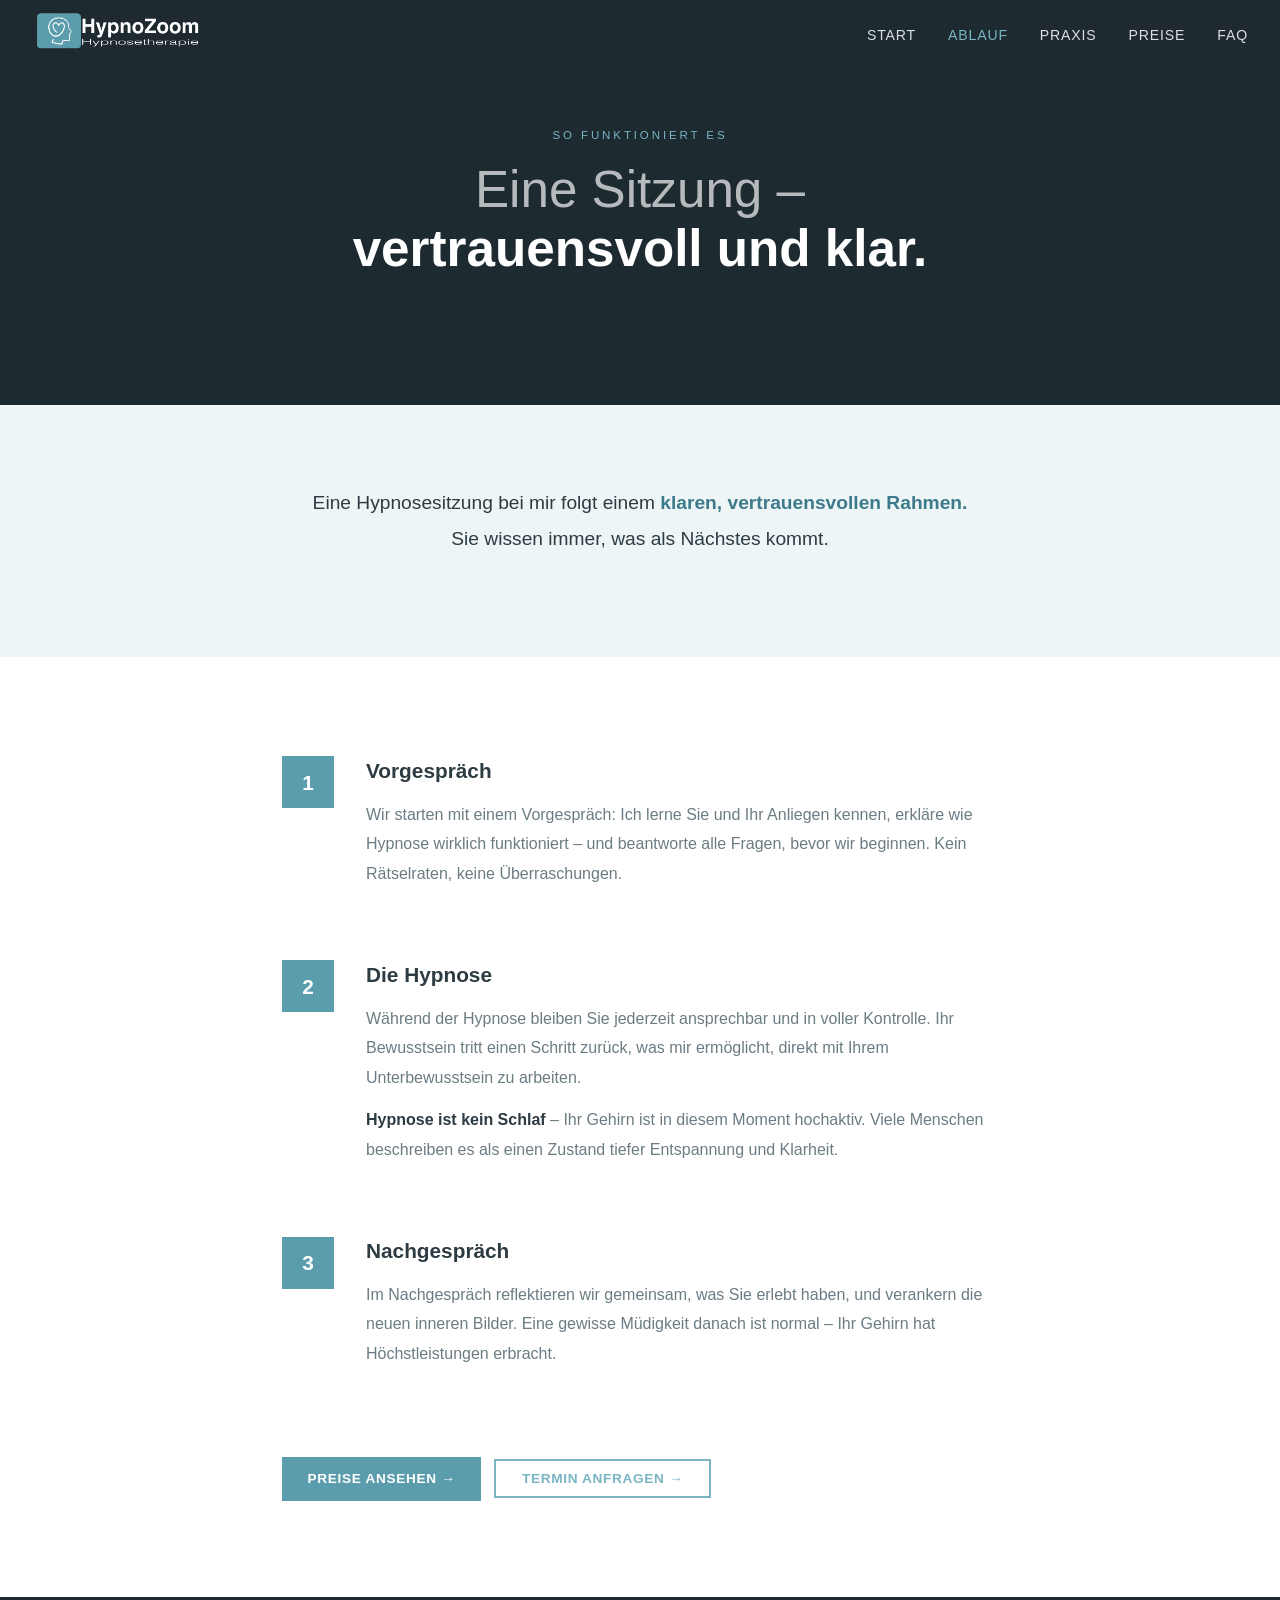
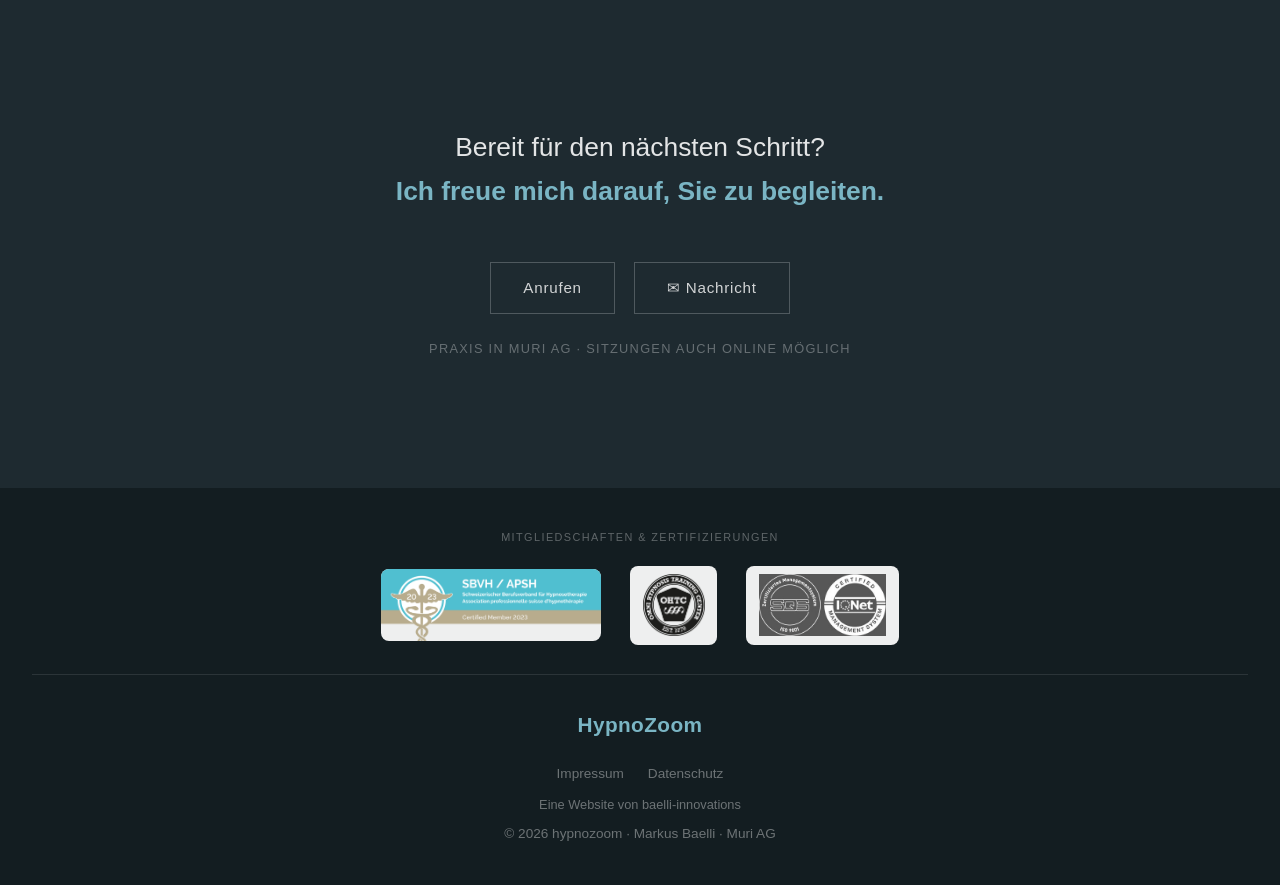
==== ablauf.html @ 24bc32f7 "Kontaktformular: echter Versand statt mailto Formular sendet neu per Web3Forms statt ueber mailto. B" ====
<!DOCTYPE html>
<html lang="de">
<head>
  <meta charset="UTF-8">
  <meta name="viewport" content="width=device-width, initial-scale=1.0">
  <title>Ablauf einer Sitzung – HypnoZoom | Markus Baelli</title>
  <meta name="description" content="So läuft eine Hypnosesitzung bei Markus Baelli ab – Vorgespräch, Hypnose, Nachgespräch. Vertrauensvoll, klar und wirkungsvoll.">
  <link rel="stylesheet" href="style.css">
  <meta name="robots" content="index, follow">
  <meta name="google-site-verification" content="P6n1_zVhU4MIwN9poVW1xoypxf4h9SmWYmA_CE-PF7g">
  <link rel="canonical" href="https://hypnozoom.ch/ablauf.html">
  <meta property="og:type" content="website">
  <meta property="og:title" content="Ablauf einer Sitzung – HypnoZoom | Markus Baelli">
  <meta property="og:description" content="So läuft eine Hypnosesitzung bei Markus Baelli ab – Vorgespräch, Hypnose, Nachgespräch. Vertrauensvoll, klar und wirkungsvoll.">
  <meta property="og:url" content="https://hypnozoom.ch/ablauf.html">
  <meta property="og:image" content="https://hypnozoom.ch/images/markus-baelli-portrait.jpg">
  <meta property="og:locale" content="de_CH">
  <meta property="og:site_name" content="HypnoZoom">
  <meta name="twitter:card" content="summary_large_image">
  <meta name="twitter:title" content="Ablauf einer Sitzung – HypnoZoom | Markus Baelli">
  <meta name="twitter:description" content="So läuft eine Hypnosesitzung bei Markus Baelli ab – Vorgespräch, Hypnose, Nachgespräch. Vertrauensvoll, klar und wirkungsvoll.">
  <meta name="twitter:image" content="https://hypnozoom.ch/images/markus-baelli-portrait.jpg">
  <script type="application/ld+json">
  {
    "@context": "https://schema.org",
    "@type": "WebPage",
    "name": "Ablauf einer Sitzung – HypnoZoom | Markus Baelli",
    "description": "So läuft eine Hypnosesitzung bei Markus Baelli ab – Vorgespräch, Hypnose, Nachgespräch. Vertrauensvoll, klar und wirkungsvoll.",
    "url": "https://hypnozoom.ch/ablauf.html",
    "isPartOf": {
      "@type": "HealthAndBeautyBusiness",
      "name": "HypnoZoom",
      "url": "https://hypnozoom.ch/",
      "address": {
        "@type": "PostalAddress",
        "addressLocality": "Muri",
        "addressRegion": "AG",
        "addressCountry": "CH"
      }
    }
  }
  </script>
</head>
<body>

  <nav id="navbar" class="scrolled">
    <a href="index.html" class="nav-logo" aria-label="HypnoZoom">
      <img src="logo.png" alt="HypnoZoom" height="44">
    </a>
    <div class="nav-toggle" onclick="toggleNav()"><span></span><span></span><span></span></div>
    <ul class="nav-links" id="navLinks">
      <li><a href="index.html">Start</a></li>
      <li><a href="ablauf.html" class="active">Ablauf</a></li>
      <li><a href="praxis.html">Praxis</a></li>
      <li><a href="preise.html">Preise</a></li>
      <li><a href="faq.html">FAQ</a></li>
    </ul>
  </nav>

  <section class="page-hero">
    <div class="hero-overlay"></div>
    <div class="page-hero-content">
      <p class="page-eyebrow">So funktioniert es</p>
      <h1 class="page-title"><span>Eine Sitzung –</span><br>vertrauensvoll und klar.</h1>
    </div>
  </section>

  <div class="content-warm">
    <p class="fade-in">Eine Hypnosesitzung bei mir folgt einem <strong>klaren, vertrauensvollen Rahmen.</strong> Sie wissen immer, was als Nächstes kommt.</p>
  </div>

  <div class="content-section fade-in">
    <div class="ablauf-step">
      <div class="step-number">1</div>
      <div class="step-body">
        <h2>Vorgespräch</h2>
        <p>Wir starten mit einem Vorgespräch: Ich lerne Sie und Ihr Anliegen kennen, erkläre wie Hypnose wirklich funktioniert – und beantworte alle Fragen, bevor wir beginnen. Kein Rätselraten, keine Überraschungen.</p>
      </div>
    </div>

    <div class="ablauf-step">
      <div class="step-number">2</div>
      <div class="step-body">
        <h2>Die Hypnose</h2>
        <p>Während der Hypnose bleiben Sie jederzeit ansprechbar und in voller Kontrolle. Ihr Bewusstsein tritt einen Schritt zurück, was mir ermöglicht, direkt mit Ihrem Unterbewusstsein zu arbeiten.</p>
        <p><strong>Hypnose ist kein Schlaf</strong> – Ihr Gehirn ist in diesem Moment hochaktiv. Viele Menschen beschreiben es als einen Zustand tiefer Entspannung und Klarheit.</p>
      </div>
    </div>

    <div class="ablauf-step">
      <div class="step-number">3</div>
      <div class="step-body">
        <h2>Nachgespräch</h2>
        <p>Im Nachgespräch reflektieren wir gemeinsam, was Sie erlebt haben, und verankern die neuen inneren Bilder. Eine gewisse Müdigkeit danach ist normal – Ihr Gehirn hat Höchstleistungen erbracht.</p>
      </div>
    </div>

    <div style="margin-top:2rem;">
      <a href="preise.html" class="btn">Preise ansehen →</a>
      &nbsp;
      <button onclick="openKontakt()" class="btn btn-outline">Termin anfragen →</button>
    </div>
  </div>

  <section class="invitation">
    <p class="invitation-text fade-in">
      Bereit für den nächsten Schritt?<br>
      <strong>Ich freue mich darauf, Sie zu begleiten.</strong>
    </p>
    <div class="contact-row fade-in">
      <a href="tel:+41565351543">Anrufen</a>
      <button class="btn-kontakt" onclick="openKontakt()">✉ Nachricht</button>
    </div>
    <p class="praxis-hint fade-in">Praxis in Muri AG · Sitzungen auch online möglich</p>
  </section>

  
  <!-- KONTAKT POPUP -->
  <div id="kontakt-overlay" onclick="closeKontakt(event)">
    <div class="kontakt-modal">
      <button class="kontakt-close" onclick="closeKontakt()">&times;</button>
      <h2>Kontaktanfrage</h2>
      <p class="kontakt-hint">Schreiben Sie mir kurz, worum es geht. Ich melde mich in der Regel innert eines Arbeitstages.</p>
      <form id="kontakt-form" action="https://api.web3forms.com/submit" method="POST" onsubmit="sendKontakt(event)">
        <input type="hidden" name="access_key" value="8c406a0c-f877-4510-b505-d80397eaa93c">
        <input type="hidden" name="subject" value="Neue Anfrage über hypnozoom.ch">
        <input type="hidden" name="from_name" value="hypnozoom.ch Kontaktformular">
        <input type="checkbox" name="botcheck" class="kontakt-hp" tabindex="-1" autocomplete="off">
        <div class="kontakt-row">
          <div class="kontakt-field">
            <label>Vorname</label>
            <input type="text" name="vorname" autocomplete="given-name" required placeholder="Ihr Vorname">
          </div>
          <div class="kontakt-field">
            <label>Nachname</label>
            <input type="text" name="nachname" autocomplete="family-name" required placeholder="Ihr Nachname">
          </div>
        </div>
        <div class="kontakt-field">
          <label>Telefon</label>
          <input type="tel" name="telefon" autocomplete="tel" placeholder="z.B. 056 123 45 67">
        </div>
        <div class="kontakt-field">
          <label>E-Mail</label>
          <input type="email" name="email" autocomplete="email" required placeholder="ihre@email.ch">
        </div>
        <div class="kontakt-field">
          <label>Ihre Nachricht</label>
          <textarea name="nachricht" rows="5" required placeholder="Beschreiben Sie kurz Ihr Anliegen…"></textarea>
        </div>
        <button type="submit" class="kontakt-submit">Nachricht senden →</button>
        <p class="kontakt-status" id="kontakt-status" role="status" aria-live="polite"></p>
        <p class="kontakt-datenschutz">Ihre Angaben verwende ich ausschliesslich, um Ihre Anfrage zu beantworten. Näheres in der <a href="datenschutz.html">Datenschutzerklärung</a>.</p>
      </form>
      <p class="kontakt-direkt">Oder direkt: <a href="tel:+41565351543">056 535 15 43</a> · <a href="mailto:info@baelli.com">info@baelli.com</a></p>
    </div>
  </div>

  <footer>
    <div class="certifications">
      <p class="cert-label">Mitgliedschaften &amp; Zertifizierungen</p>
      <div class="cert-logos">
        <a href="https://www.sbvh.ch" target="_blank" rel="noopener noreferrer" class="cert-item cert-item-sbvh" title="SBVH – Schweizerischer Berufsverband für Hypnosetherapie">
          <img src="images/Logo_SBVH_2023.png" alt="SBVH Certified Member – Schweizerischer Berufsverband für Hypnosetherapie">
        </a>
        <div class="cert-item" title="Omni Hypnosis Training Center – Ausgebildeter Omni Hypnosetherapeut">
          <img src="images/OHTC_sw.png" alt="OHTC – Omni Hypnosis Training Center, ausgebildeter Omni Hypnosetherapeut">
        </div>
        <div class="cert-item" title="ISO 9001 Zertifizierung">
          <img src="images/ISO.jpg" alt="ISO 9001 Zertifizierung – SQS / IQNet">
        </div>
      </div>
    </div>
    <div class="footer-logo">
      <span style="font-size:1.3rem;font-weight:700;color:var(--teal-light);letter-spacing:0.02em;">HypnoZoom</span>
    </div>
    <div class="footer-links">
      <a href="impressum.html">Impressum</a>
      <a href="datenschutz.html">Datenschutz</a>
    </div>
    <p class="footer-parent">Eine Website von <a href="https://baelli.com" target="_blank" rel="noopener noreferrer">baelli-innovations</a></p>
    <p>© 2026 hypnozoom · Markus Baelli · Muri AG</p>
  </footer>

  <script>
    function toggleNav() { document.getElementById('navLinks').classList.toggle('open'); }
    window.addEventListener('scroll', () => {
      document.getElementById('navbar').classList.toggle('scrolled', window.scrollY > 50);
    });
    const observer = new IntersectionObserver((entries) => {
      entries.forEach(e => { if (e.isIntersecting) e.target.classList.add('visible'); });
    }, { threshold: 0.12 });
    document.querySelectorAll('.fade-in').forEach(el => observer.observe(el));

    // Kontakt-Popup
    function openKontakt() {
      document.getElementById('kontakt-overlay').classList.add('open');
      document.body.style.overflow = 'hidden';
    }
    function closeKontakt(e) {
      if (e && e.target !== document.getElementById('kontakt-overlay')) return;
      document.getElementById('kontakt-overlay').classList.remove('open');
      document.body.style.overflow = '';
    }
    document.addEventListener('keydown', e => {
      if (e.key === 'Escape') {
        document.getElementById('kontakt-overlay').classList.remove('open');
        document.body.style.overflow = '';
      }
    });
    function sendKontakt(e) {
      e.preventDefault();
      const f = e.target;
      const status = document.getElementById('kontakt-status');
      const key = f.querySelector('input[name="access_key"]').value;
      const btn = f.querySelector('.kontakt-submit');
      status.style.display = 'block';
      if (key.indexOf('EINSETZEN') !== -1) {
        status.className = 'kontakt-status fehler';
        status.textContent = 'Der Formularversand ist noch nicht aktiviert. Bitte rufen Sie an oder schreiben Sie an info@baelli.com – beides steht direkt darunter.';
        return;
      }
      status.className = 'kontakt-status';
      status.textContent = 'Wird gesendet …';
      btn.disabled = true;
      fetch(f.action, { method: 'POST', body: new FormData(f) })
        .then(r => r.json())
        .then(d => {
          if (d.success) {
            document.getElementById('kontakt-form').innerHTML =
              '<div class="kontakt-bestaetigung">' +
              '<div class="check-icon">✓</div>' +
              '<h3>Vielen Dank für Ihre Nachricht!</h3>' +
              '<p>Ihre Anfrage ist bei mir angekommen.<br>Ich melde mich in der Regel innert eines Arbeitstages.</p>' +
              '<button class="btn-schliessen" onclick="closeKontakt()">Schliessen</button>' +
              '</div>';
          } else {
            zeigeFehler(status, btn);
          }
        })
        .catch(() => zeigeFehler(status, btn));
    }
    function zeigeFehler(status, btn) {
      btn.disabled = false;
      status.className = 'kontakt-status fehler';
      status.textContent = 'Das Senden hat leider nicht geklappt. Bitte rufen Sie an unter 056 535 15 43 oder schreiben Sie an info@baelli.com.';
    }
  </script>
</body>
</html>
---- style.css ----
/* ===== HypnoZoom – Stylesheet (Teal-Edition) ===== */
:root {
  --teal:         #5B9DAD;
  --teal-dark:    #3d7a8a;
  --teal-light:   #7AB5C4;
  --teal-pale:    #edf5f7;
  --slate:        #1e2a30;
  --slate-mid:    #2d3b42;
  --text:         #2d3b42;
  --gray:         #6b7c83;
  --light-gray:   #f4f7f9;
  --white:        #ffffff;
}

* { margin: 0; padding: 0; box-sizing: border-box; }
html { scroll-behavior: smooth; }
body {
  font-family: 'Helvetica Neue', Arial, sans-serif;
  color: var(--text);
  background: var(--white);
  line-height: 1.7;
}

/* ===== NAVIGATION ===== */
nav {
  position: fixed;
  top: 0; left: 0; right: 0;
  z-index: 1000;
  display: flex;
  align-items: center;
  justify-content: space-between;
  padding: 0 2rem;
  height: 70px;
  background: rgba(255,255,255,0.0);
  backdrop-filter: blur(6px);
  transition: background 0.3s, box-shadow 0.3s;
}
nav.scrolled {
  background: rgba(30,42,48,0.97);
  box-shadow: 0 1px 16px rgba(0,0,0,0.25);
}

.nav-links {
  list-style: none;
  display: flex;
  gap: 2rem;
}
.nav-links a {
  color: var(--white);
  text-decoration: none;
  font-size: 0.88rem;
  letter-spacing: 0.06em;
  text-transform: uppercase;
  opacity: 0.85;
  transition: opacity 0.2s, color 0.2s;
}
nav.scrolled .nav-links a { color: var(--white); opacity: 0.7; }
.nav-links a:hover,
.nav-links a.active { opacity: 1; color: var(--teal-light); }
nav.scrolled .nav-links a:hover,
nav.scrolled .nav-links a.active { color: var(--teal-light); opacity: 1; }

.nav-toggle {
  display: none;
  flex-direction: column;
  gap: 5px;
  cursor: pointer;
  padding: 4px;
}
.nav-toggle span {
  display: block;
  width: 24px;
  height: 2px;
  background: var(--white);
  transition: 0.3s;
}
nav.scrolled .nav-toggle span { background: var(--white); }

/* ===== HERO ===== */
.hero {
  position: relative;
  height: 100vh;
  min-height: 520px;
  display: flex;
  align-items: center;
  justify-content: center;
  text-align: center;
  overflow: hidden;
  background: var(--slate) url('images/neuronen-background.gif') center/cover no-repeat;
}
.hero-overlay {
  position: absolute;
  inset: 0;
  background: linear-gradient(to bottom,
    rgba(30,42,48,0.60) 0%,
    rgba(30,42,48,0.35) 50%,
    rgba(30,42,48,0.72) 100%);
}
.hero-content {
  position: relative;
  z-index: 2;
  color: var(--white);
  padding: 2rem;
  max-width: 760px;
}
.hero-logo-wrap {
  display: flex;
  align-items: center;
  justify-content: center;
  gap: 1.8rem;
  margin-bottom: 3rem;
  transform: translateX(-80px);
}
.hero-icon-img {
  height: 280px;
  width: auto;
  flex-shrink: 0;
}
.hero-brand {
  display: flex;
  flex-direction: column;
  align-items: flex-start;
  line-height: 1;
}
.hero-brand-name {
  font-size: 4.4rem;
  font-weight: 700;
  color: var(--white);
  letter-spacing: -0.01em;
  line-height: 1;
}
.hero-brand-sub {
  font-size: 1.85rem;
  color: var(--teal-light);
  letter-spacing: 0;
  text-transform: uppercase;
  margin-top: 0.6rem;
  font-weight: 300;
}

.hero-quote {
  font-size: clamp(1.8rem, 4vw, 3.2rem);
  font-weight: 300;
  line-height: 1.35;
  color: var(--white);
  margin-bottom: 1.2rem;
  letter-spacing: -0.01em;
}
.hero-quote em {
  font-style: normal;
  color: var(--teal-light);
}
.hero-sub {
  font-size: clamp(0.95rem, 1.8vw, 1.1rem);
  color: rgba(255,255,255,0.6);
  font-weight: 300;
  letter-spacing: 0.04em;
  margin-top: 0.5rem;
}
.hero-scroll {
  margin-top: 2.5rem;
  display: inline-block;
  animation: bounce 2s infinite;
  color: rgba(255,255,255,0.45);
  font-size: 1.8rem;
  text-decoration: none;
}
@keyframes bounce {
  0%, 100% { transform: translateY(0); }
  50%       { transform: translateY(8px); }
}

/* ===== SECTION INNER ===== */
.section-inner {
  max-width: 900px;
  margin: 0 auto;
}
.section-eyebrow {
  font-size: 0.72rem;
  letter-spacing: 0.22em;
  text-transform: uppercase;
  color: var(--teal-dark);
  margin-bottom: 1.8rem;
  display: block;
}

/* ===== ANGEBOT ===== */
.angebot {
  background: var(--white);
  padding: 7rem 2rem;
  text-align: center;
}
.angebot-text {
  max-width: 680px;
  margin: 0 auto;
  font-size: clamp(1.05rem, 1.8vw, 1.25rem);
  font-weight: 300;
  line-height: 1.9;
  color: rgba(45,59,66,0.85);
}
.angebot-text p { margin-bottom: 1.2rem; }
.angebot-text p:last-child { margin-bottom: 0; }
.angebot-text strong { color: var(--text); font-weight: 600; }

/* ===== THEMEN ===== */
.themen {
  background: var(--light-gray);
  padding: 6rem 2rem;
  text-align: center;
}
.themen h2 {
  font-size: clamp(1.4rem, 2.5vw, 2rem);
  font-weight: 700;
  color: var(--text);
  margin-bottom: 0.5rem;
}
.themen-sub {
  font-size: 1rem;
  color: var(--gray);
  margin-bottom: 3rem;
  max-width: 560px;
  margin-left: auto;
  margin-right: auto;
}
.themen-grid {
  display: grid;
  grid-template-columns: repeat(auto-fit, minmax(200px, 1fr));
  gap: 1.2rem;
  max-width: 900px;
  margin: 0 auto;
}
.thema-item {
  background: var(--white);
  border-top: 3px solid var(--teal);
  padding: 1.5rem 1.2rem;
  text-align: left;
  font-size: 0.92rem;
  color: var(--text);
  font-weight: 600;
}
.thema-item span {
  display: block;
  font-size: 0.82rem;
  color: var(--gray);
  font-weight: 400;
  margin-top: 0.3rem;
}

/* ===== ERFAHRUNGEN ===== */
.erfahrungen {
  background: var(--white);
  padding: 6rem 2rem;
  text-align: center;
}
.erfahrungen h2 {
  font-size: clamp(1.4rem, 2.5vw, 2rem);
  font-weight: 700;
  color: var(--text);
  margin-bottom: 3rem;
}
.erfahrungen-liste {
  max-width: 720px;
  margin: 0 auto;
  display: flex;
  flex-direction: column;
  gap: 2rem;
}
.erfahrung-item {
  font-style: italic;
  font-size: 1rem;
  color: var(--gray);
  line-height: 1.8;
}
.erfahrung-item span {
  font-style: normal;
  font-size: 0.85rem;
  color: var(--teal);
  margin-left: 0.4em;
}

/* ===== PERSON ===== */
.person {
  background: var(--slate);
  padding: 0;
}
.person-inner {
  display: grid;
  grid-template-columns: 1fr 400px;
  min-height: 55vh;
}
.person-text {
  padding: 5rem 4rem;
  display: flex;
  flex-direction: column;
  justify-content: center;
  color: var(--white);
}
.person-text .section-eyebrow { color: var(--teal-light); }
.person-text h2 {
  font-size: clamp(1.8rem, 3vw, 2.4rem);
  font-weight: 700;
  color: var(--white);
  margin-bottom: 1.2rem;
}
.person-text p {
  font-size: 0.97rem;
  color: rgba(255,255,255,0.68);
  line-height: 1.8;
  margin-bottom: 1rem;
}
.person-photo {
  position: relative;
  overflow: hidden;
}
.person-photo img {
  width: 100%;
  height: 100%;
  object-fit: cover;
  object-position: top center;
  display: block;
  filter: grayscale(20%);
}

/* ===== BUTTONS ===== */
.btn {
  display: inline-block;
  margin-top: 1.2rem;
  padding: 0.65rem 1.6rem;
  background: var(--teal);
  color: var(--white);
  text-decoration: none;
  font-size: 0.85rem;
  font-weight: 600;
  letter-spacing: 0.05em;
  text-transform: uppercase;
  transition: background 0.2s, transform 0.1s;
}
.btn:hover { background: var(--teal-dark); transform: translateY(-1px); }
.btn-outline {
  background: transparent;
  border: 2px solid var(--teal-light);
  color: var(--teal-light);
}
.btn-outline:hover { background: var(--teal); color: var(--white); border-color: var(--teal); }

/* ===== INVITATION ===== */
.invitation {
  background: var(--slate);
  color: var(--white);
  padding: 8rem 2rem;
  text-align: center;
}
.invitation-text {
  max-width: 580px;
  margin: 0 auto 3rem;
  font-size: clamp(1.2rem, 2.2vw, 1.65rem);
  font-weight: 300;
  line-height: 1.7;
  color: rgba(255,255,255,0.88);
}
.invitation-text strong { color: var(--teal-light); font-weight: 600; }
.contact-row {
  display: flex;
  justify-content: center;
  gap: 1.2rem;
  flex-wrap: wrap;
  margin-bottom: 1.5rem;
}
.contact-row a {
  color: rgba(255,255,255,0.8);
  text-decoration: none;
  font-size: 0.95rem;
  padding: 0.75rem 2rem;
  border: 1px solid rgba(255,255,255,0.22);
  letter-spacing: 0.05em;
  transition: all 0.2s;
}
.contact-row a:hover { border-color: var(--teal-light); color: var(--teal-light); }
.praxis-hint {
  font-size: 0.8rem;
  color: rgba(255,255,255,0.32);
  letter-spacing: 0.1em;
  text-transform: uppercase;
}

/* ===== FOOTER ===== */
footer {
  background: #131d21;
  color: rgba(255,255,255,0.38);
  text-align: center;
  padding: 2.5rem 2rem;
  font-size: 0.85rem;
}
footer a { color: rgba(255,255,255,0.38); text-decoration: none; transition: color 0.2s; }
footer a:hover { color: var(--teal-light); }
.footer-logo { margin-bottom: 1.2rem; }
.footer-links { display: flex; justify-content: center; gap: 1.5rem; margin-bottom: 0.6rem; }
.footer-parent { margin-bottom: 0.4rem; font-size: 0.8rem; }

/* ===== ZERTIFIZIERUNGEN ===== */
.certifications {
  margin-bottom: 2rem;
  padding-bottom: 1.8rem;
  border-bottom: 1px solid rgba(255,255,255,0.1);
}
.cert-label {
  font-size: 0.68rem;
  letter-spacing: 0.13em;
  text-transform: uppercase;
  color: rgba(255,255,255,0.32);
  margin-bottom: 1.2rem;
}
.cert-logos {
  display: flex;
  justify-content: center;
  align-items: center;
  gap: 1.8rem;
  flex-wrap: wrap;
}
.cert-item {
  background: rgba(255,255,255,0.93);
  border-radius: 8px;
  padding: 0.55rem 0.8rem;
  display: flex;
  align-items: center;
  justify-content: center;
  transition: opacity 0.2s, transform 0.2s;
  overflow: hidden;
}
.cert-item:hover { opacity: 0.82; transform: translateY(-2px); }
.cert-item img {
  height: 62px;
  width: auto;
  display: block;
}
/* SBVH Banner: crop white space at bottom via object-fit */
.cert-item-sbvh {
  padding: 0;
}
.cert-item-sbvh img {
  width: 220px;
  height: 72px;
  object-fit: cover;
  object-position: top center;
}
@media (max-width: 600px) {
  .cert-logos { gap: 1rem; }
  .cert-item-sbvh img { width: 180px; height: 60px; }
  .cert-item img { height: 52px; }
}

/* ===== PAGE HERO (Unterseiten) ===== */
.page-hero {
  position: relative;
  height: 45vh;
  min-height: 280px;
  display: flex;
  align-items: center;
  justify-content: center;
  text-align: center;
  overflow: hidden;
  background: var(--slate) url('images/neuronen-background.gif') center/cover no-repeat;
}
.page-hero .hero-overlay {
  position: absolute;
  inset: 0;
  background: rgba(30,42,48,0.62);
}
.page-hero-content {
  position: relative;
  z-index: 2;
  color: var(--white);
  padding: 2rem;
}
.page-eyebrow {
  font-size: 0.72rem;
  letter-spacing: 0.25em;
  text-transform: uppercase;
  color: var(--teal-light);
  margin-bottom: 1rem;
}
.page-title {
  font-size: clamp(2rem, 5vw, 3.2rem);
  font-weight: 700;
  color: var(--white);
  line-height: 1.15;
}
.page-title span { font-weight: 300; color: rgba(255,255,255,0.68); }

/* ===== CONTENT SECTIONS (Unterseiten) ===== */
.content-section {
  padding: 6rem 2rem;
  max-width: 780px;
  margin: 0 auto;
}
.content-section h2 {
  font-size: clamp(1.4rem, 2.5vw, 2rem);
  font-weight: 700;
  margin-bottom: 1.5rem;
  color: var(--text);
}
.content-section p {
  font-size: 1rem;
  color: var(--gray);
  line-height: 1.85;
  margin-bottom: 1.3rem;
}
.content-section strong { color: var(--text); }

.content-warm {
  background: var(--teal-pale);
  padding: 5rem 2rem;
  text-align: center;
}
.content-warm p {
  max-width: 680px;
  margin: 0 auto 1.2rem;
  font-size: clamp(1rem, 1.8vw, 1.2rem);
  font-weight: 300;
  line-height: 1.9;
  color: var(--text);
}
.content-warm strong { color: var(--teal-dark); font-weight: 600; }

/* ===== PRAXISRAUM FOTO ===== */
.praxisraum-foto {
  margin: 0 auto;
  padding: 0 2rem 4rem;
  max-width: 860px;
  box-sizing: border-box;
  position: relative;
}
.praxisraum-foto .foto-wrap {
  position: relative;
  border-radius: 10px;
  overflow: hidden;
}
.praxisraum-foto img {
  width: 100%;
  display: block;
  object-fit: cover;
  max-height: 520px;
  filter: grayscale(30%) brightness(0.85);
  transition: filter 0.5s ease;
}
.praxisraum-foto .foto-wrap::after {
  content: '';
  position: absolute;
  inset: 0;
  background: rgba(42, 110, 107, 0.35);
  mix-blend-mode: multiply;
  border-radius: 10px;
  pointer-events: none;
  transition: opacity 0.5s ease;
}
.praxisraum-foto .foto-wrap:hover::after {
  opacity: 0.15;
}
.praxisraum-foto .foto-wrap:hover img {
  filter: grayscale(0%) brightness(0.95);
}
.praxisraum-foto figcaption {
  text-align: center;
  font-size: 0.8rem;
  color: rgba(255,255,255,0.4);
  margin-top: 0.9rem;
  font-style: italic;
  letter-spacing: 0.04em;
}

/* ===== DIPLOM ===== */
.diplom-section {
  background: var(--slate);
  padding: 4.5rem 2rem;
  text-align: center;
}
.diplom-title {
  font-size: 0.75rem;
  font-weight: 700;
  color: var(--teal-light);
  letter-spacing: 0.15em;
  text-transform: uppercase;
  margin-bottom: 1.1rem;
}
.diplom-text {
  color: rgba(255,255,255,0.6);
  max-width: 580px;
  margin: 0 auto 2.8rem;
  line-height: 1.75;
  font-size: 0.95rem;
}
.diplom-text strong { color: rgba(255,255,255,0.85); }
.diplom-wrap {
  max-width: 180px;
  margin: 0 auto;
  border-radius: 10px;
  overflow: hidden;
  box-shadow: 0 6px 24px rgba(0,0,0,0.45);
  transition: max-width 0.5s ease, box-shadow 0.4s ease, transform 0.4s ease;
  cursor: zoom-in;
}
.diplom-wrap:hover {
  max-width: 680px;
  box-shadow: 0 20px 60px rgba(0,0,0,0.65);
  transform: translateY(-4px);
  cursor: zoom-out;
}
.diplom-img {
  width: 100%;
  height: auto;
  display: block;
}
@media (max-width: 768px) {
  .diplom-section { padding: 3rem 1.2rem; }
  .diplom-wrap { max-width: 100%; }
}

/* ===== PREIS CARDS ===== */
.preis-grid {
  display: grid;
  grid-template-columns: repeat(auto-fit, minmax(280px, 1fr));
  gap: 2rem;
  margin-top: 2rem;
}
.preis-card {
  background: var(--light-gray);
  border-top: 3px solid var(--teal);
  padding: 2rem;
}
.preis-card h3 {
  font-size: 1.1rem;
  font-weight: 700;
  margin-bottom: 0.5rem;
  color: var(--text);
}
.preis-card .preis {
  font-size: 2rem;
  font-weight: 700;
  color: var(--teal-dark);
  margin-bottom: 0.8rem;
}
.preis-card p {
  font-size: 0.92rem;
  color: var(--gray);
  line-height: 1.7;
}

/* ===== ABLAUF STEPS ===== */
.ablauf-step {
  display: flex;
  gap: 2rem;
  margin-bottom: 3.5rem;
  align-items: flex-start;
}
.step-number {
  flex-shrink: 0;
  width: 52px;
  height: 52px;
  background: var(--teal);
  color: var(--white);
  font-size: 1.3rem;
  font-weight: 700;
  display: flex;
  align-items: center;
  justify-content: center;
  margin-top: 0.2rem;
}
.step-body h2 {
  font-size: 1.3rem;
  font-weight: 700;
  margin-bottom: 0.7rem;
  color: var(--text);
}
.step-body p {
  font-size: 1rem;
  color: var(--gray);
  line-height: 1.85;
  margin-bottom: 0.8rem;
}

/* ===== KONTAKT BUTTON ===== */
.btn-kontakt {
  color: rgba(255,255,255,0.8);
  background: none;
  border: 1px solid rgba(255,255,255,0.22);
  font-size: 0.95rem;
  padding: 0.75rem 2rem;
  letter-spacing: 0.05em;
  cursor: pointer;
  transition: all 0.2s;
  font-family: inherit;
}
.btn-kontakt:hover { border-color: var(--teal-light); color: var(--teal-light); }

/* ===== KONTAKT POPUP ===== */
#kontakt-overlay {
  display: none;
  position: fixed;
  inset: 0;
  background: rgba(15,25,30,0.75);
  backdrop-filter: blur(4px);
  z-index: 2000;
  align-items: center;
  justify-content: center;
  padding: 1.5rem;
}
#kontakt-overlay.open { display: flex; }

.kontakt-modal {
  background: var(--white);
  max-width: 520px;
  width: 100%;
  padding: 2.5rem;
  position: relative;
  border-top: 4px solid var(--teal);
  animation: modalIn 0.25s ease;
  max-height: 90vh;
  overflow-y: auto;
}
@keyframes modalIn {
  from { opacity: 0; transform: translateY(20px); }
  to   { opacity: 1; transform: translateY(0); }
}
.kontakt-close {
  position: absolute;
  top: 1rem; right: 1.2rem;
  background: none;
  border: none;
  font-size: 1.6rem;
  color: var(--gray);
  cursor: pointer;
  line-height: 1;
}
.kontakt-close:hover { color: var(--text); }
.kontakt-modal h2 {
  font-size: 1.4rem;
  font-weight: 700;
  color: var(--text);
  margin-bottom: 0.4rem;
}
.kontakt-hint {
  font-size: 0.82rem;
  color: var(--gray);
  margin-bottom: 1.8rem;
  line-height: 1.6;
}
.kontakt-row {
  display: grid;
  grid-template-columns: 1fr 1fr;
  gap: 1rem;
}
.kontakt-field {
  display: flex;
  flex-direction: column;
  margin-bottom: 1rem;
}
.kontakt-field label {
  font-size: 0.75rem;
  font-weight: 600;
  letter-spacing: 0.08em;
  text-transform: uppercase;
  color: var(--gray);
  margin-bottom: 0.35rem;
}
.kontakt-field input,
.kontakt-field textarea {
  border: 1px solid #d0dde0;
  padding: 0.65rem 0.9rem;
  font-size: 0.95rem;
  font-family: inherit;
  color: var(--text);
  background: var(--light-gray);
  transition: border-color 0.2s;
  resize: vertical;
}
.kontakt-field input:focus,
.kontakt-field textarea:focus {
  outline: none;
  border-color: var(--teal);
  background: var(--white);
}
.kontakt-submit {
  width: 100%;
  margin-top: 0.5rem;
  padding: 0.85rem;
  background: var(--teal);
  color: var(--white);
  border: none;
  font-size: 0.95rem;
  font-weight: 600;
  letter-spacing: 0.05em;
  cursor: pointer;
  font-family: inherit;
  transition: background 0.2s;
}
.kontakt-submit:hover { background: var(--teal-dark); }

.kontakt-bestaetigung {
  text-align: center;
  padding: 2rem 1rem;
}
.kontakt-bestaetigung .check-icon {
  font-size: 3rem;
  color: var(--teal);
  margin-bottom: 1rem;
}
.kontakt-bestaetigung h3 {
  font-size: 1.4rem;
  color: var(--text);
  margin-bottom: 0.75rem;
}
.kontakt-bestaetigung p {
  color: var(--text-muted, #aaa);
  margin-bottom: 1.5rem;
  line-height: 1.6;
}
.kontakt-bestaetigung .btn-schliessen {
  background: var(--teal);
  color: var(--white);
  border: none;
  padding: 0.7rem 2rem;
  border-radius: 6px;
  font-size: 1rem;
  cursor: pointer;
  transition: background 0.2s;
}
.kontakt-bestaetigung .btn-schliessen:hover { background: var(--teal-dark); }

@media (max-width: 540px) {
  .kontakt-row { grid-template-columns: 1fr; }
  .kontakt-modal { padding: 2rem 1.5rem; }
}

/* ===== FADE IN ===== */
.fade-in {
  opacity: 0;
  transform: translateY(24px);
  transition: opacity 0.8s ease, transform 0.8s ease;
}
.fade-in.visible { opacity: 1; transform: translateY(0); }

/* ===== RESPONSIVE ===== */
@media (max-width: 768px) {
  .hero { overflow: hidden; }
  .hero-logo-wrap {
    transform: translateX(0);
    flex-direction: column;
    align-items: center;
    gap: 1rem;
    margin-bottom: 2rem;
  }
  .hero-icon-img { height: 120px; }
  .hero-brand { align-items: center; text-align: center; }
  .hero-brand-name { font-size: 2.8rem; }
  .hero-brand-sub { font-size: 1.2rem; letter-spacing: 0.08em; }
  .hero-content { padding: 2rem 1.5rem; }
  .person-inner {
    grid-template-columns: 1fr;
  }
  .person-photo { height: 50vh; }
  .person-text { padding: 3rem 2rem; }
  .nav-links {
    display: none;
    flex-direction: column;
    position: absolute;
    top: 70px; left: 0; right: 0;
    background: rgba(30,42,48,0.98);
    padding: 1rem 2rem 2rem;
    gap: 1.2rem;
    box-shadow: 0 4px 20px rgba(0,0,0,0.25);
  }
  .nav-links a { color: var(--white) !important; }
  .nav-links.open { display: flex; }
  .nav-toggle { display: flex; }
  .ablauf-step { flex-direction: column; gap: 1rem; }
}

/* Kontaktformular: Honeypot, Statusmeldung, Datenschutz-Hinweis, Direktkontakt */
.kontakt-hp {
  position: absolute;
  left: -9999px;
  opacity: 0;
}
.kontakt-status {
  display: none;
  margin-top: 0.9rem;
  padding: 0.7rem 0.9rem;
  font-size: 0.86rem;
  line-height: 1.5;
  color: var(--text);
  background: var(--light-gray);
  border-left: 3px solid var(--teal);
}
.kontakt-status.fehler {
  border-left-color: #c0392b;
}
.kontakt-datenschutz {
  margin-top: 0.9rem;
  font-size: 0.75rem;
  line-height: 1.6;
  color: var(--gray);
}
.kontakt-datenschutz a { color: var(--teal); }
.kontakt-direkt {
  margin-top: 1.4rem;
  padding-top: 1.1rem;
  border-top: 1px solid #e2eaec;
  font-size: 0.85rem;
  color: var(--gray);
  text-align: center;
}
.kontakt-direkt a {
  color: var(--teal);
  text-decoration: none;
  font-weight: 600;
}
.kontakt-direkt a:hover { text-decoration: underline; }
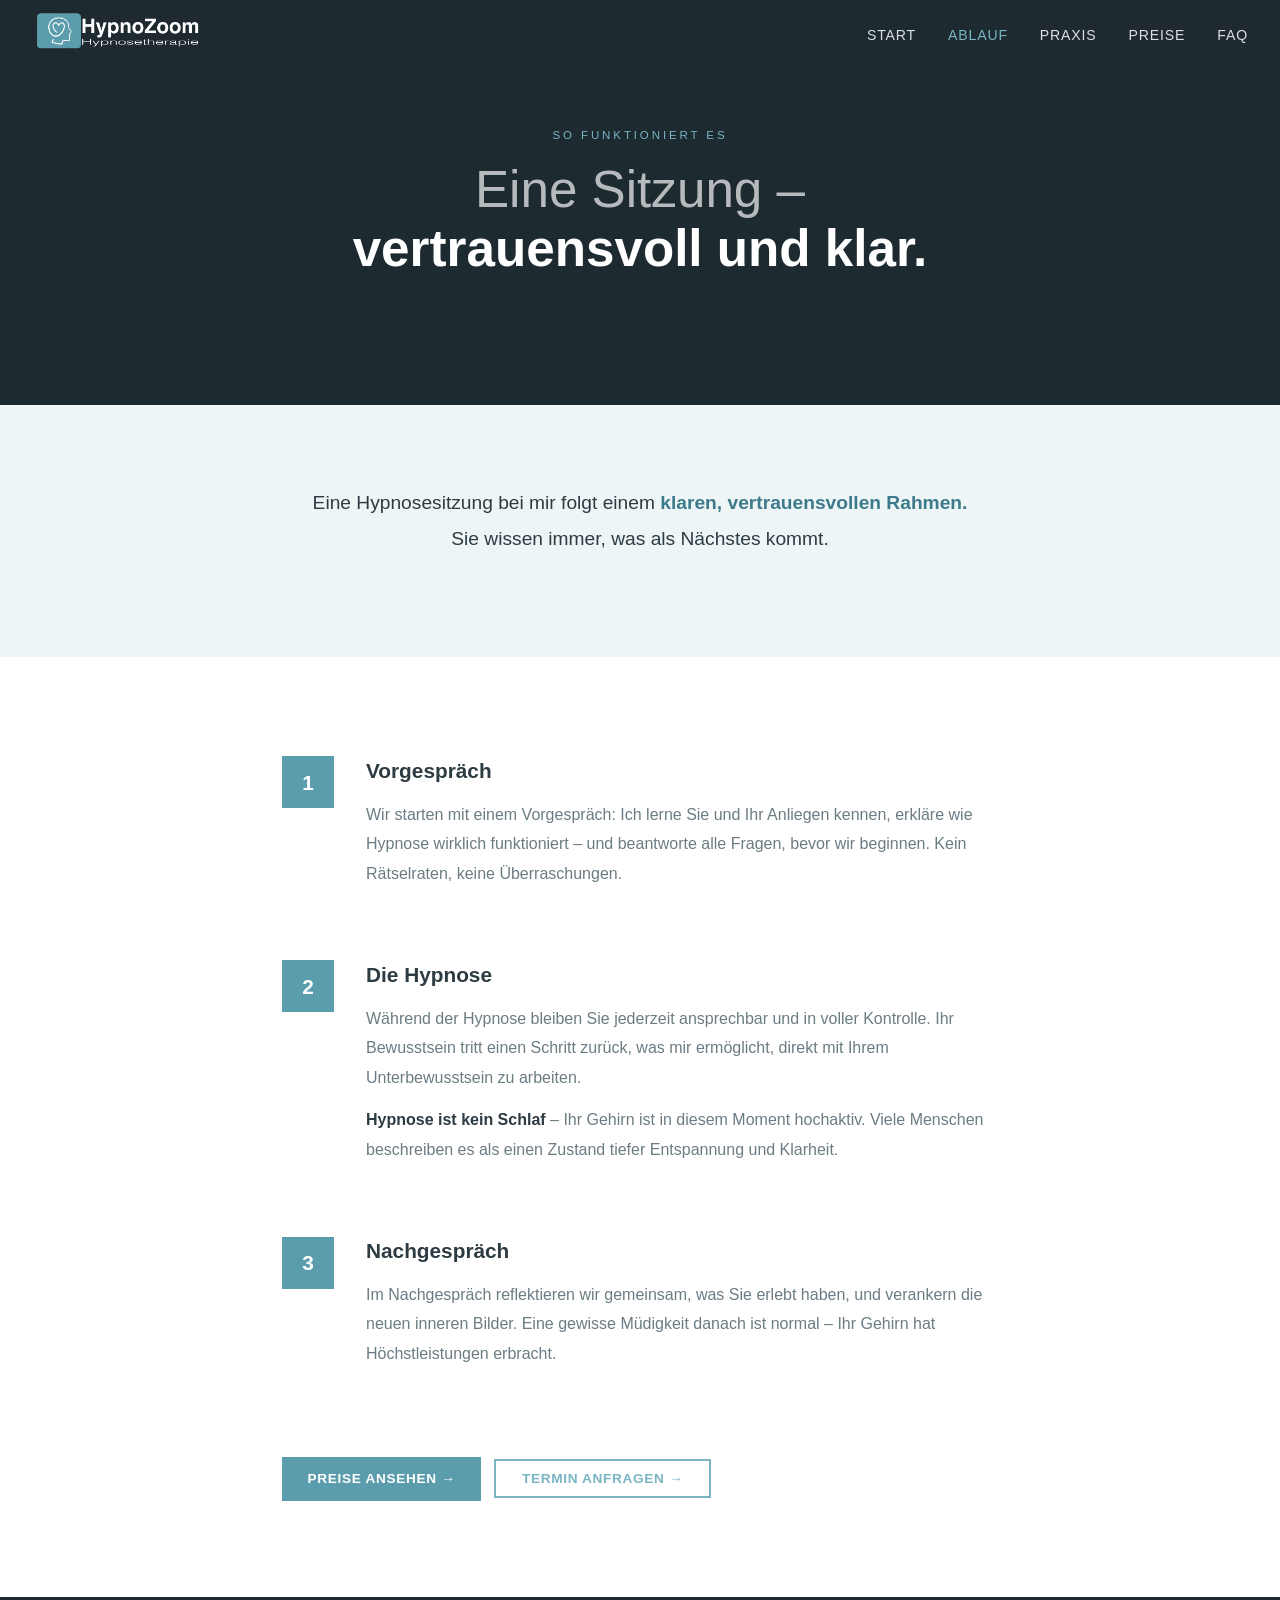
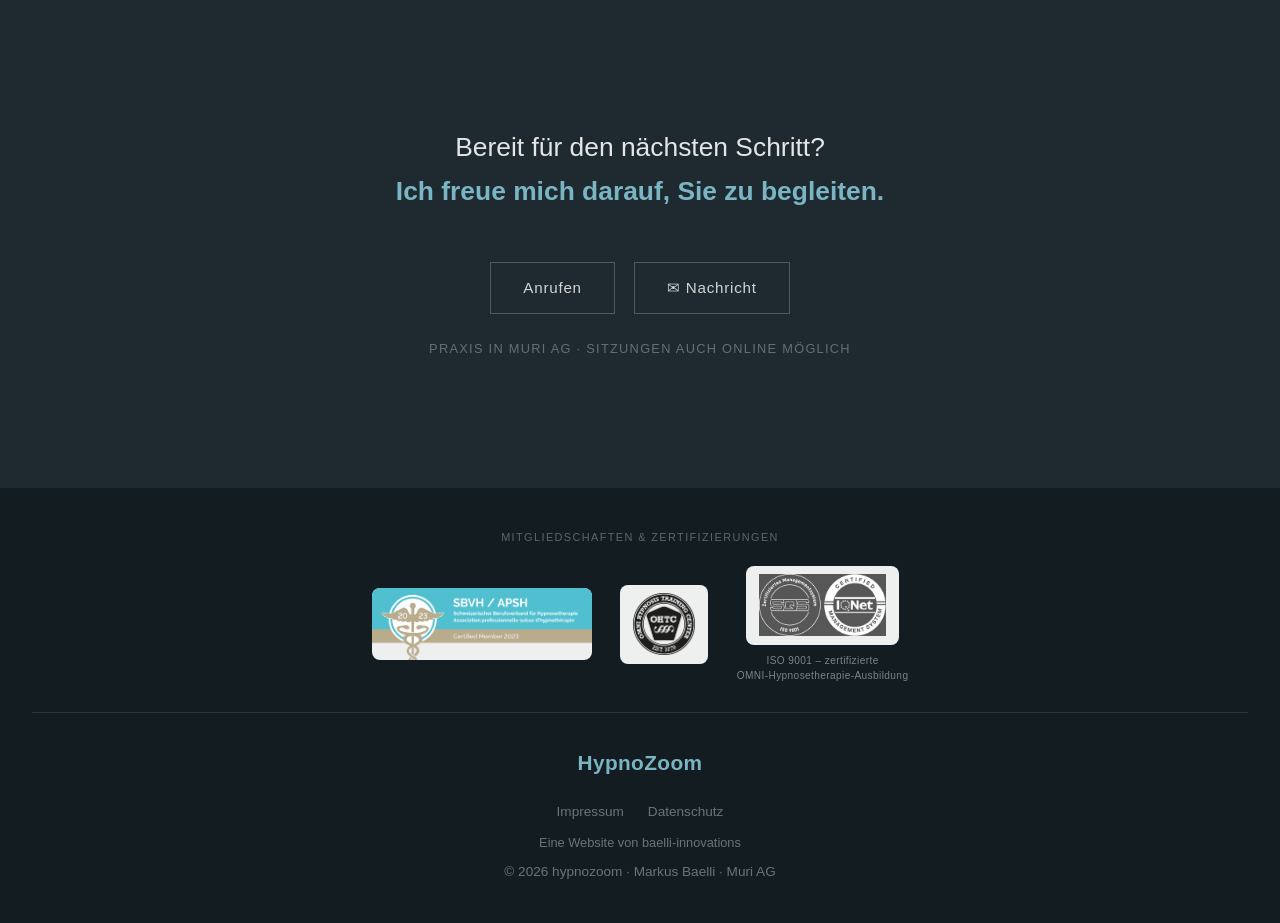
==== commit 01c3b99b: "ISO-Badge: Bildunterschrift zur Ausbildung ergaenzt" ====
--- a/ablauf.html
+++ b/ablauf.html
@@ -33,8 +33,10 @@
       "url": "https://hypnozoom.ch/",
       "address": {
         "@type": "PostalAddress",
+        "streetAddress": "Luzernerstrasse 35",
         "addressLocality": "Muri",
         "addressRegion": "AG",
+        "postalCode": "5630",
         "addressCountry": "CH"
       }
     }
@@ -166,8 +168,11 @@
         <div class="cert-item" title="Omni Hypnosis Training Center – Ausgebildeter Omni Hypnosetherapeut">
           <img src="images/OHTC_sw.png" alt="OHTC – Omni Hypnosis Training Center, ausgebildeter Omni Hypnosetherapeut">
         </div>
-        <div class="cert-item" title="ISO 9001 Zertifizierung">
-          <img src="images/ISO.jpg" alt="ISO 9001 Zertifizierung – SQS / IQNet">
+        <div class="cert-block">
+          <div class="cert-item" title="ISO 9001 – zertifizierte OMNI-Hypnosetherapie-Ausbildung">
+            <img src="images/ISO.jpg" alt="ISO 9001 – die OMNI-Hypnosetherapie-Ausbildung ist nach ISO 9001 zertifiziert">
+          </div>
+          <p class="cert-caption">ISO 9001 – zertifizierte<br>OMNI-Hypnosetherapie-Ausbildung</p>
         </div>
       </div>
     </div>
--- a/style.css
+++ b/style.css
@@ -433,6 +433,27 @@
   width: auto;
   display: block;
 }
+
+/* ISO-Badge mit Bildunterschrift: bezieht sich auf die Ausbildung, nicht auf die Praxis */
+.cert-block {
+  display: flex;
+  flex-direction: column;
+  align-items: center;
+  gap: 0.55rem;
+}
+.cert-caption {
+  font-size: 0.63rem;
+  line-height: 1.45;
+  letter-spacing: 0.04em;
+  color: rgba(255,255,255,0.45);
+  text-align: center;
+  max-width: 200px;
+  margin: 0;
+}
+@media (max-width: 600px) {
+  .cert-caption { font-size: 0.6rem; }
+}
+
 /* SBVH Banner: crop white space at bottom via object-fit */
 .cert-item-sbvh {
   padding: 0;
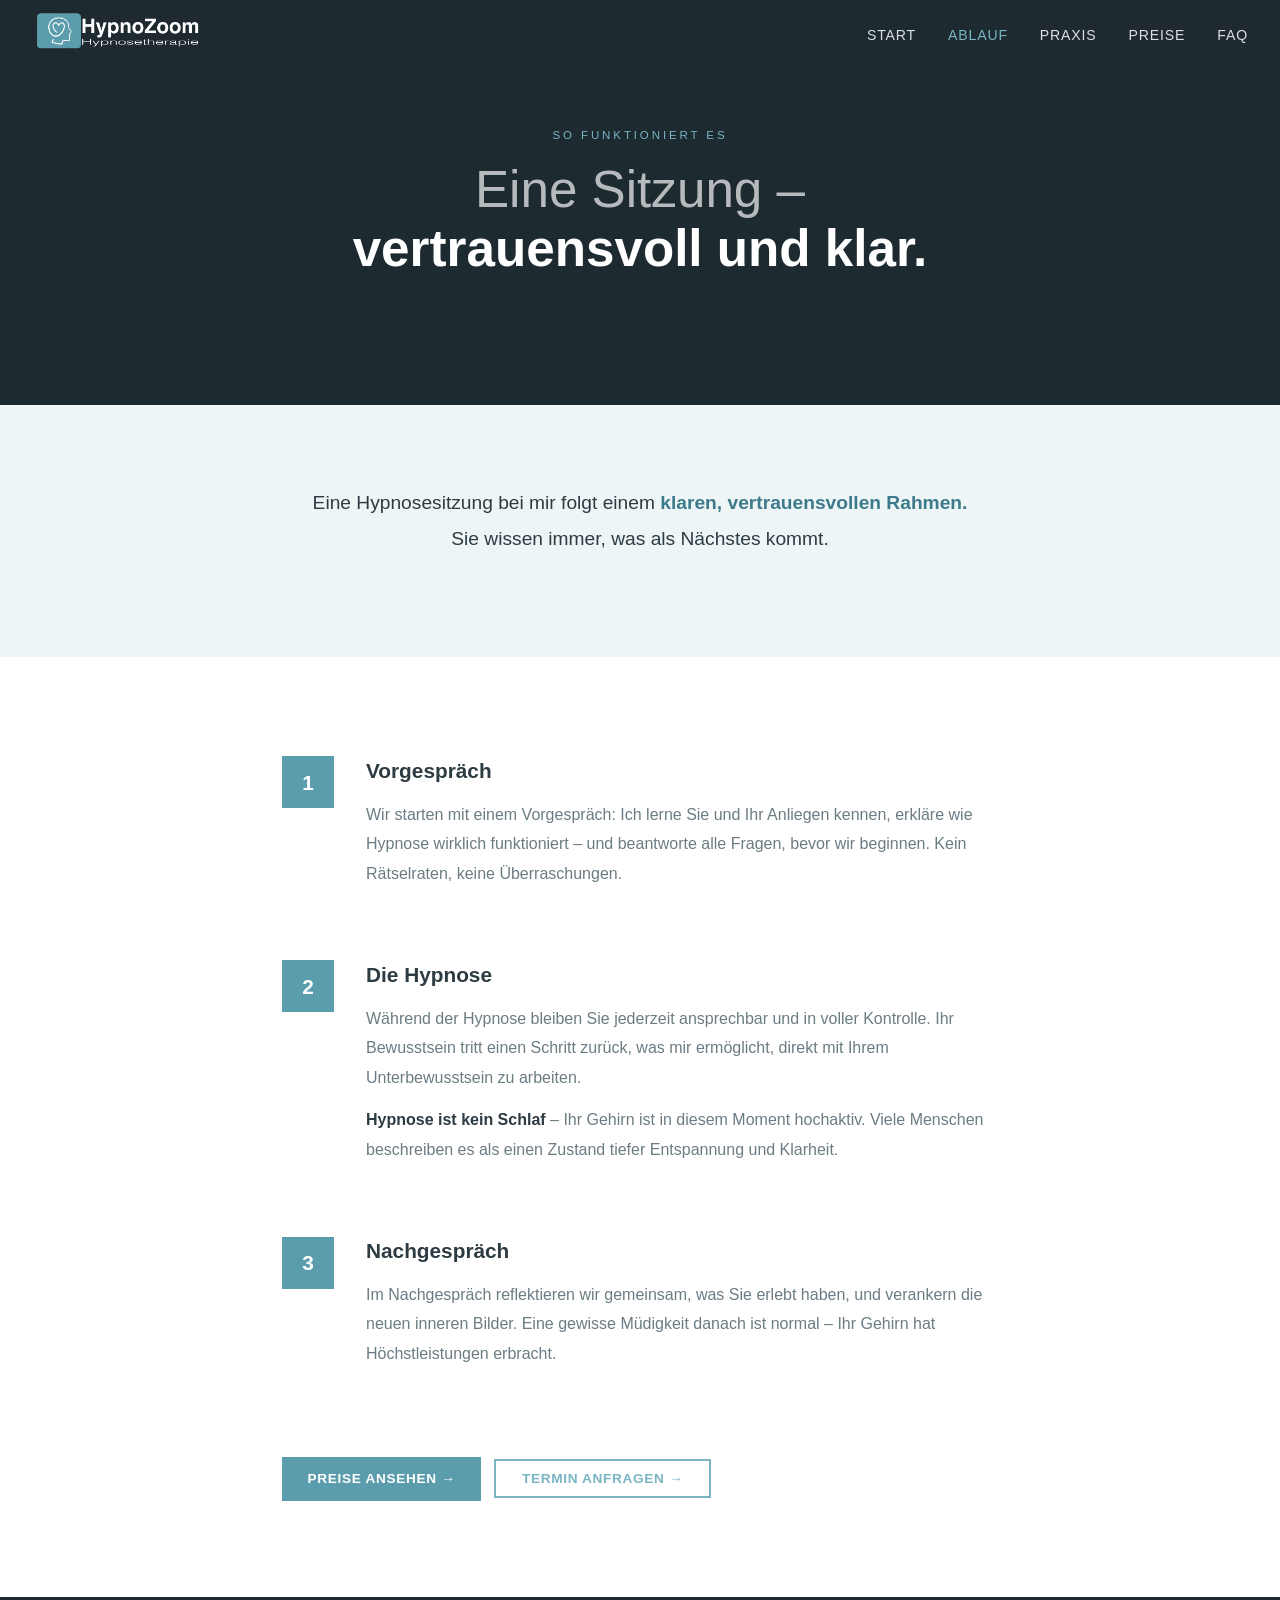
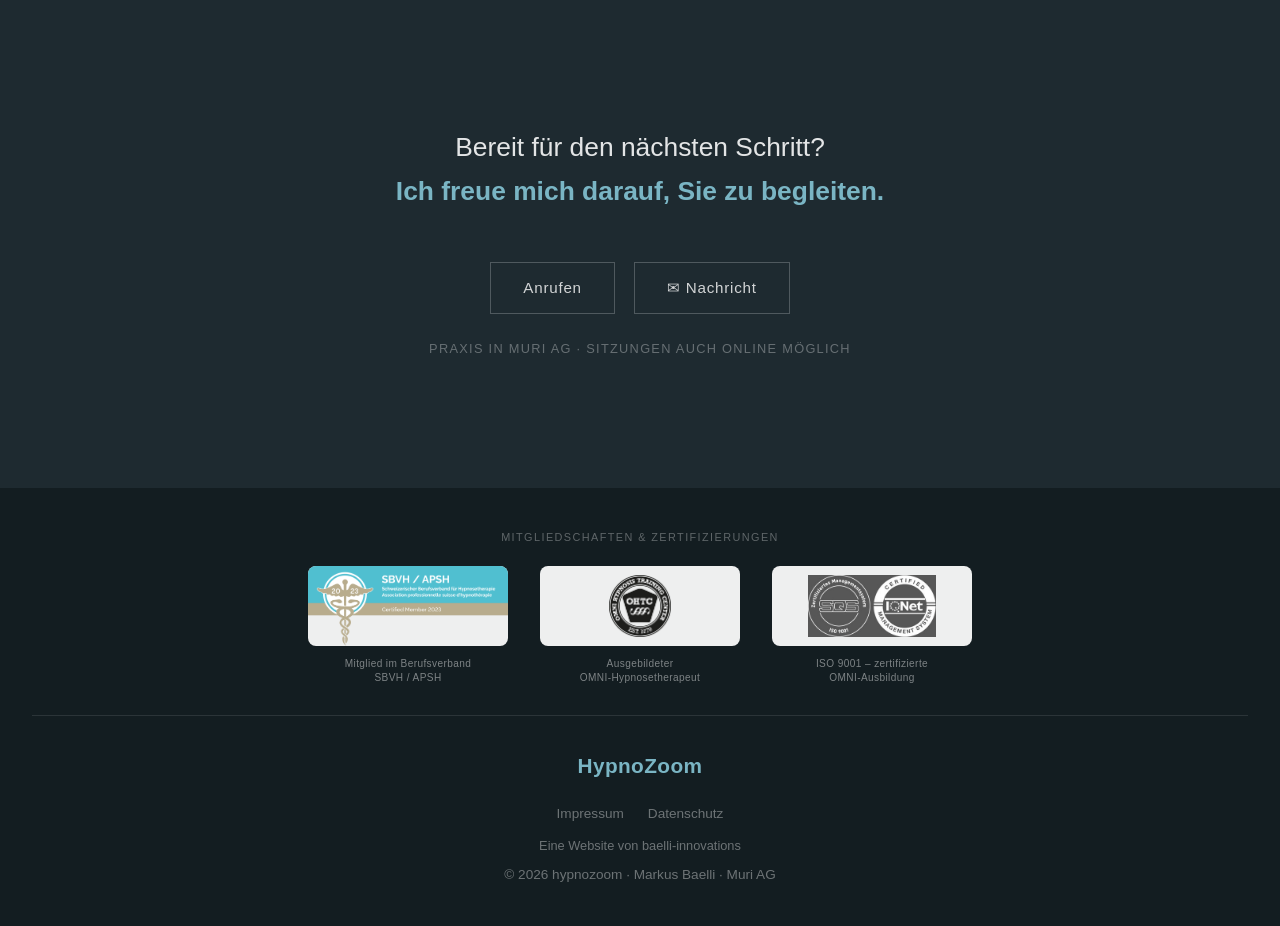
==== commit 53d37c4e: "Badge-Reihe: Logos auf gleicher Hoehe, Beschriftung darunter" ====
--- a/ablauf.html
+++ b/ablauf.html
@@ -162,17 +162,23 @@
     <div class="certifications">
       <p class="cert-label">Mitgliedschaften &amp; Zertifizierungen</p>
       <div class="cert-logos">
-        <a href="https://www.sbvh.ch" target="_blank" rel="noopener noreferrer" class="cert-item cert-item-sbvh" title="SBVH – Schweizerischer Berufsverband für Hypnosetherapie">
-          <img src="images/Logo_SBVH_2023.png" alt="SBVH Certified Member – Schweizerischer Berufsverband für Hypnosetherapie">
-        </a>
-        <div class="cert-item" title="Omni Hypnosis Training Center – Ausgebildeter Omni Hypnosetherapeut">
-          <img src="images/OHTC_sw.png" alt="OHTC – Omni Hypnosis Training Center, ausgebildeter Omni Hypnosetherapeut">
+        <div class="cert-block">
+          <a href="https://www.sbvh.ch" target="_blank" rel="noopener noreferrer" class="cert-item cert-item-sbvh" title="SBVH – Schweizerischer Berufsverband für Hypnosetherapie">
+            <img src="images/Logo_SBVH_2023.png" alt="SBVH Certified Member – Schweizerischer Berufsverband für Hypnosetherapie">
+          </a>
+          <p class="cert-caption">Mitglied im Berufsverband<br>SBVH / APSH</p>
+        </div>
+        <div class="cert-block">
+          <div class="cert-item" title="Omni Hypnosis Training Center – Ausgebildeter Omni Hypnosetherapeut">
+            <img src="images/OHTC_sw.png" alt="OHTC – Omni Hypnosis Training Center, ausgebildeter Omni Hypnosetherapeut">
+          </div>
+          <p class="cert-caption">Ausgebildeter<br>OMNI-Hypnosetherapeut</p>
         </div>
         <div class="cert-block">
           <div class="cert-item" title="ISO 9001 – zertifizierte OMNI-Hypnosetherapie-Ausbildung">
             <img src="images/ISO.jpg" alt="ISO 9001 – die OMNI-Hypnosetherapie-Ausbildung ist nach ISO 9001 zertifiziert">
           </div>
-          <p class="cert-caption">ISO 9001 – zertifizierte<br>OMNI-Hypnosetherapie-Ausbildung</p>
+          <p class="cert-caption">ISO 9001 – zertifizierte<br>OMNI-Ausbildung</p>
         </div>
       </div>
     </div>
--- a/style.css
+++ b/style.css
@@ -413,11 +413,21 @@
 .cert-logos {
   display: flex;
   justify-content: center;
+  align-items: flex-start;
+  gap: 2rem;
+  flex-wrap: wrap;
+}
+.cert-block {
+  display: flex;
+  flex-direction: column;
   align-items: center;
-  gap: 1.8rem;
-  flex-wrap: wrap;
+  gap: 0.7rem;
+  width: 200px;
 }
 .cert-item {
+  width: 100%;
+  height: 80px;
+  box-sizing: border-box;
   background: rgba(255,255,255,0.93);
   border-radius: 8px;
   padding: 0.55rem 0.8rem;
@@ -429,17 +439,19 @@
 }
 .cert-item:hover { opacity: 0.82; transform: translateY(-2px); }
 .cert-item img {
-  height: 62px;
+  max-height: 62px;
+  max-width: 100%;
   width: auto;
   display: block;
 }
-
-/* ISO-Badge mit Bildunterschrift: bezieht sich auf die Ausbildung, nicht auf die Praxis */
-.cert-block {
-  display: flex;
-  flex-direction: column;
-  align-items: center;
-  gap: 0.55rem;
+/* SBVH Banner: crop white space at bottom via object-fit */
+.cert-item-sbvh { padding: 0; }
+.cert-item-sbvh img {
+  width: 100%;
+  height: 80px;
+  max-height: 80px;
+  object-fit: cover;
+  object-position: top center;
 }
 .cert-caption {
   font-size: 0.63rem;
@@ -447,27 +459,15 @@
   letter-spacing: 0.04em;
   color: rgba(255,255,255,0.45);
   text-align: center;
-  max-width: 200px;
   margin: 0;
 }
 @media (max-width: 600px) {
-  .cert-caption { font-size: 0.6rem; }
-}
-
-/* SBVH Banner: crop white space at bottom via object-fit */
-.cert-item-sbvh {
-  padding: 0;
-}
-.cert-item-sbvh img {
-  width: 220px;
-  height: 72px;
-  object-fit: cover;
-  object-position: top center;
-}
-@media (max-width: 600px) {
-  .cert-logos { gap: 1rem; }
-  .cert-item-sbvh img { width: 180px; height: 60px; }
-  .cert-item img { height: 52px; }
+  .cert-logos { gap: 1.2rem; }
+  .cert-block { width: 145px; }
+  .cert-item { height: 62px; padding: 0.4rem 0.6rem; }
+  .cert-item img { max-height: 48px; }
+  .cert-item-sbvh img { width: 100%; height: 62px; max-height: 62px; }
+  .cert-caption { font-size: 0.58rem; }
 }
 
 /* ===== PAGE HERO (Unterseiten) ===== */
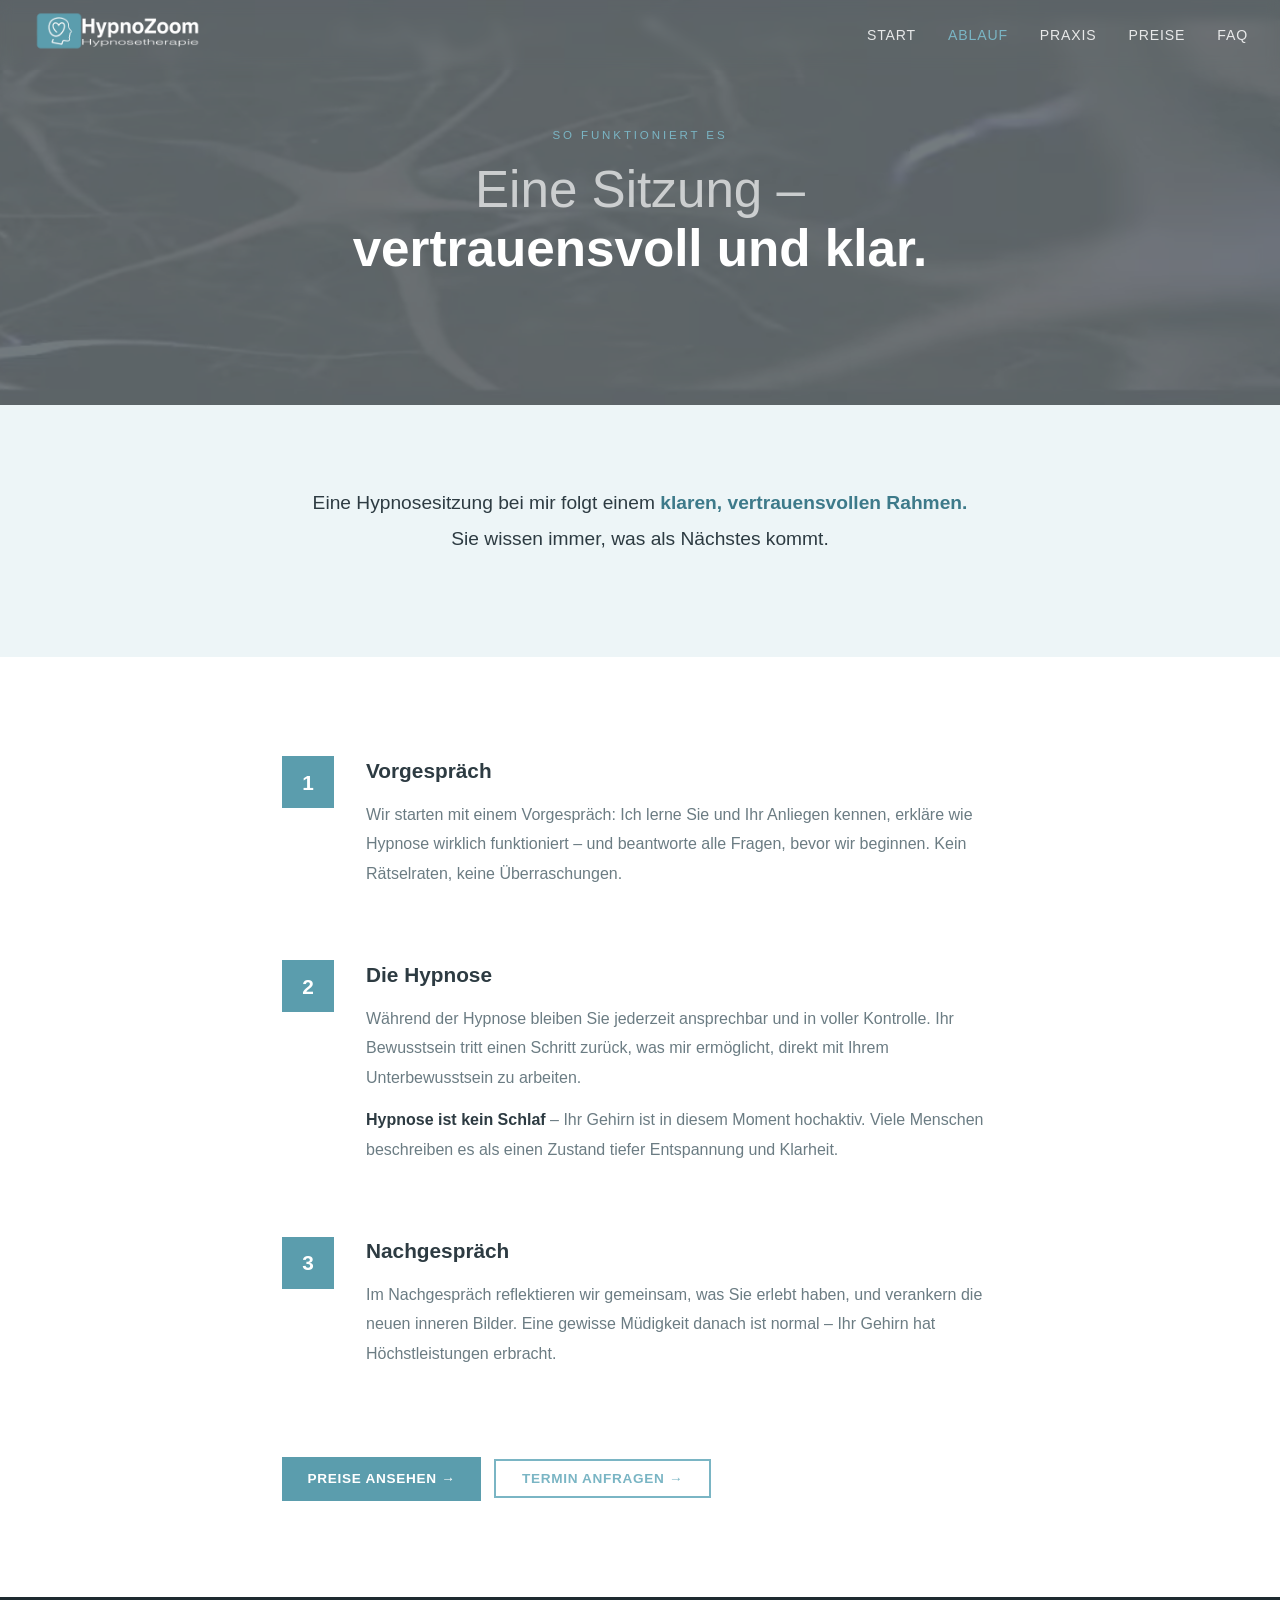
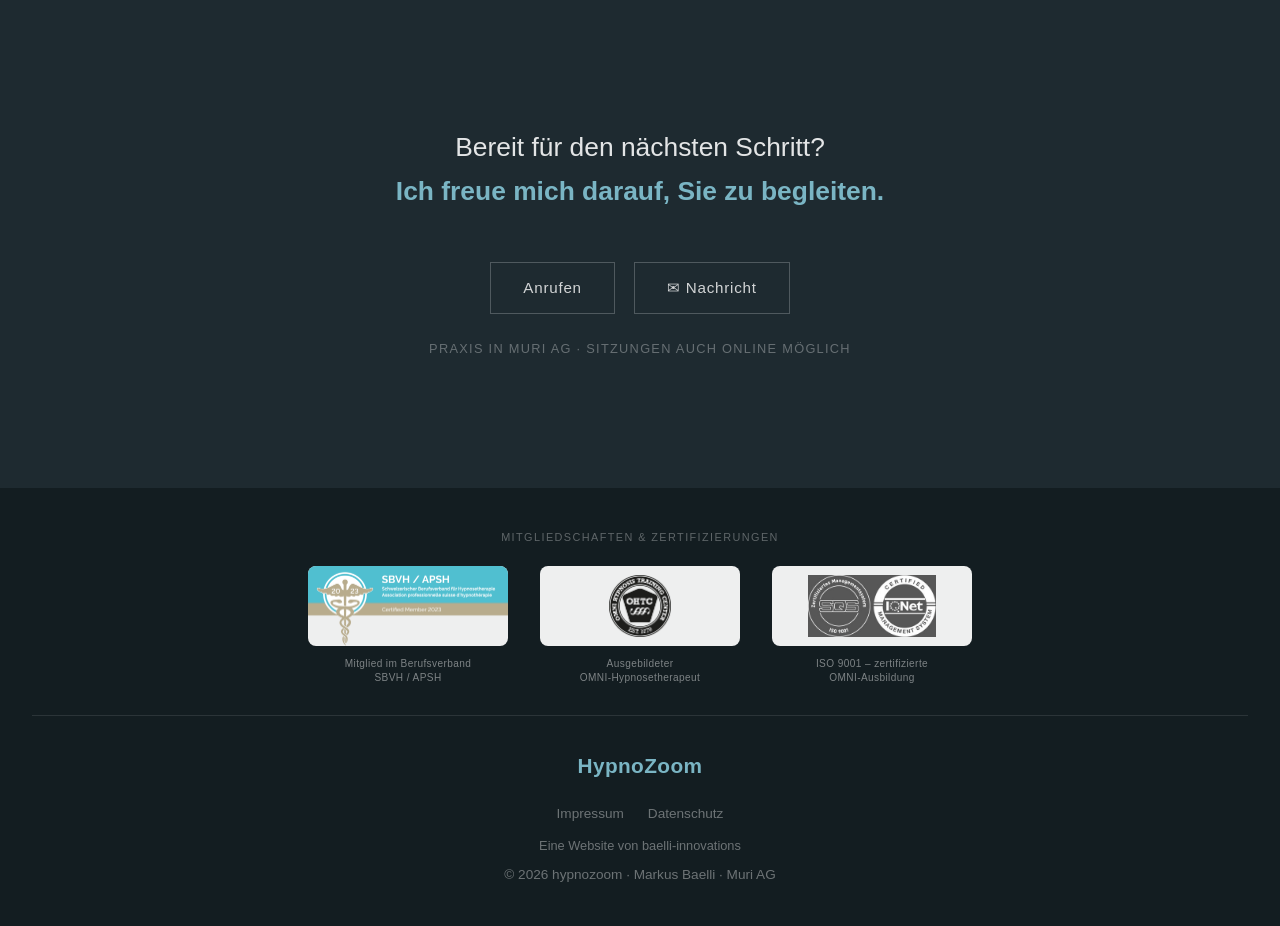
==== commit 3bfca811: "Add files via upload" ====
--- a/ablauf.html
+++ b/ablauf.html
@@ -60,6 +60,11 @@
   </nav>
 
   <section class="page-hero">
+    <video class="hero-bg" autoplay muted loop playsinline preload="metadata"
+           poster="images/neuronen-poster.jpg" aria-hidden="true">
+      <source src="images/neuronen.webm" type="video/webm">
+      <source src="images/neuronen.mp4" type="video/mp4">
+    </video>
     <div class="hero-overlay"></div>
     <div class="page-hero-content">
       <p class="page-eyebrow">So funktioniert es</p>
@@ -164,19 +169,19 @@
       <div class="cert-logos">
         <div class="cert-block">
           <a href="https://www.sbvh.ch" target="_blank" rel="noopener noreferrer" class="cert-item cert-item-sbvh" title="SBVH – Schweizerischer Berufsverband für Hypnosetherapie">
-            <img src="images/Logo_SBVH_2023.png" alt="SBVH Certified Member – Schweizerischer Berufsverband für Hypnosetherapie">
+            <img src="images/Logo_SBVH_2023.png" alt="SBVH Certified Member – Schweizerischer Berufsverband für Hypnosetherapie" loading="lazy">
           </a>
           <p class="cert-caption">Mitglied im Berufsverband<br>SBVH / APSH</p>
         </div>
         <div class="cert-block">
           <div class="cert-item" title="Omni Hypnosis Training Center – Ausgebildeter Omni Hypnosetherapeut">
-            <img src="images/OHTC_sw.png" alt="OHTC – Omni Hypnosis Training Center, ausgebildeter Omni Hypnosetherapeut">
+            <img src="images/OHTC_sw.png" alt="OHTC – Omni Hypnosis Training Center, ausgebildeter Omni Hypnosetherapeut" loading="lazy">
           </div>
           <p class="cert-caption">Ausgebildeter<br>OMNI-Hypnosetherapeut</p>
         </div>
         <div class="cert-block">
           <div class="cert-item" title="ISO 9001 – zertifizierte OMNI-Hypnosetherapie-Ausbildung">
-            <img src="images/ISO.jpg" alt="ISO 9001 – die OMNI-Hypnosetherapie-Ausbildung ist nach ISO 9001 zertifiziert">
+            <img src="images/ISO.jpg" alt="ISO 9001 – die OMNI-Hypnosetherapie-Ausbildung ist nach ISO 9001 zertifiziert" loading="lazy">
           </div>
           <p class="cert-caption">ISO 9001 – zertifizierte<br>OMNI-Ausbildung</p>
         </div>
--- a/style.css
+++ b/style.css
@@ -86,7 +86,7 @@
   justify-content: center;
   text-align: center;
   overflow: hidden;
-  background: var(--slate) url('images/neuronen-background.gif') center/cover no-repeat;
+  background: var(--slate) url('images/neuronen-poster.jpg') center/cover no-repeat;
 }
 .hero-overlay {
   position: absolute;
@@ -480,7 +480,7 @@
   justify-content: center;
   text-align: center;
   overflow: hidden;
-  background: var(--slate) url('images/neuronen-background.gif') center/cover no-repeat;
+  background: var(--slate) url('images/neuronen-poster.jpg') center/cover no-repeat;
 }
 .page-hero .hero-overlay {
   position: absolute;
@@ -936,3 +936,18 @@
   font-weight: 600;
 }
 .kontakt-direkt a:hover { text-decoration: underline; }
+
+
+/* ===== HERO-VIDEO (15.09.2026, ersetzt das 9,9-MB-GIF) ===== */
+.hero-bg {
+  position: absolute;
+  inset: 0;
+  width: 100%;
+  height: 100%;
+  object-fit: cover;
+  border: 0;
+  z-index: 0;
+}
+@media (prefers-reduced-motion: reduce) {
+  video.hero-bg { display: none; }
+}
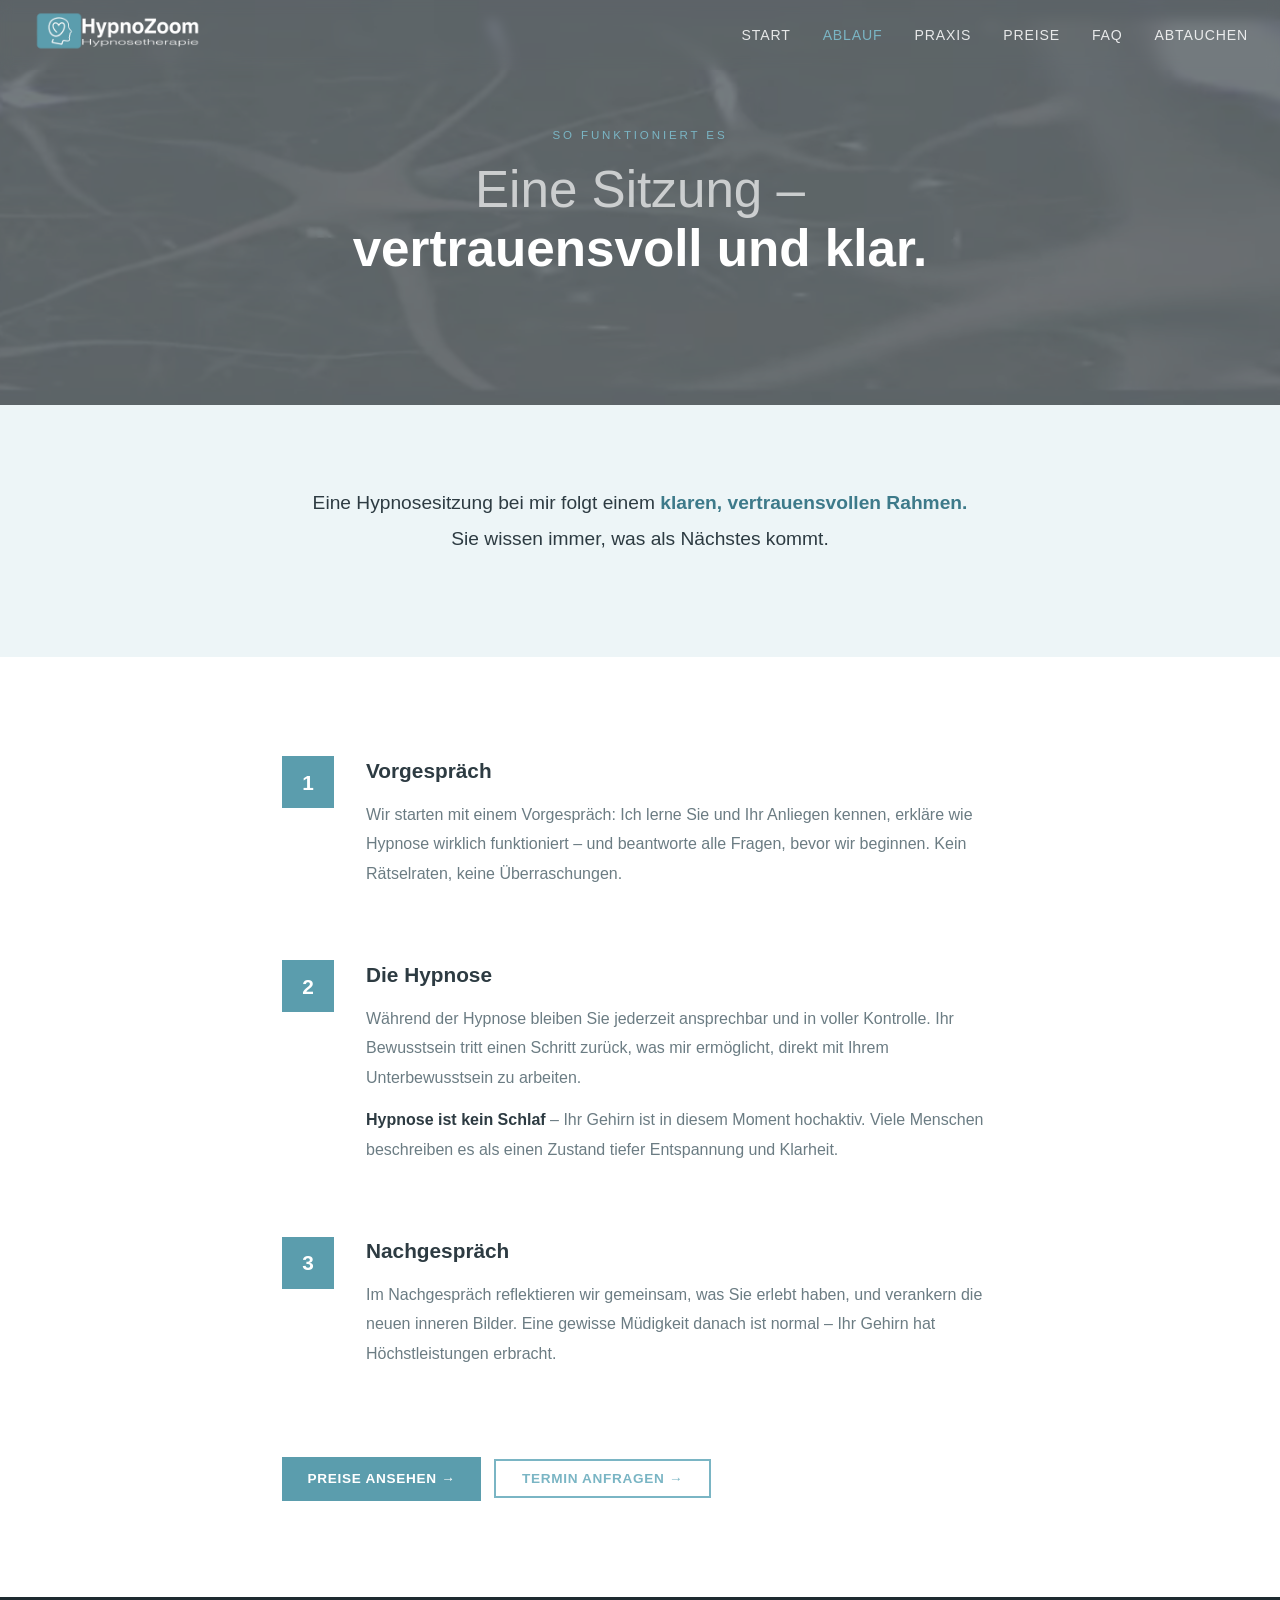
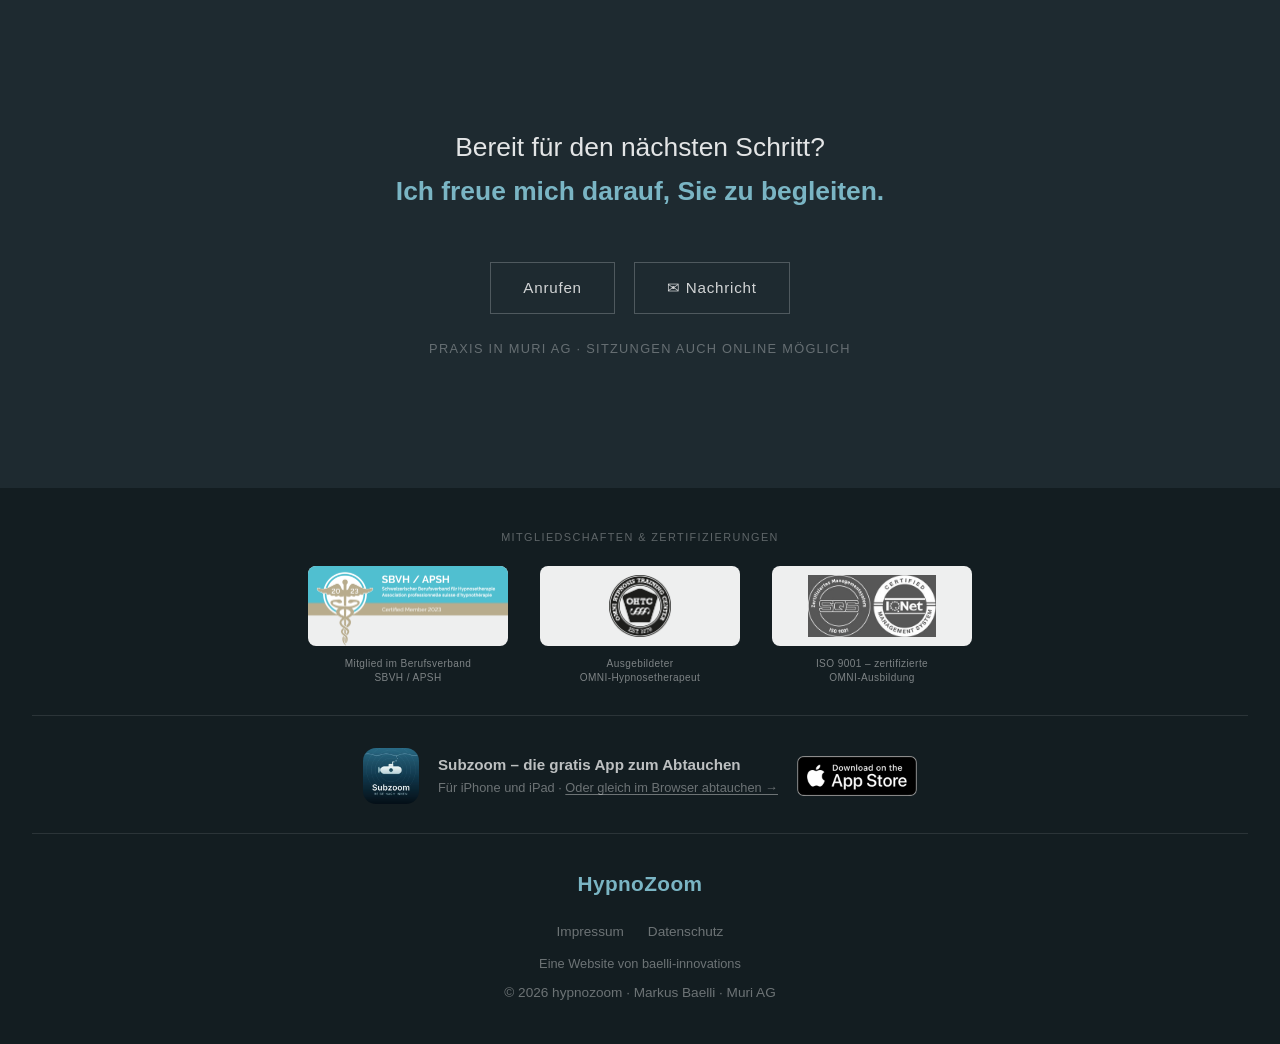
==== commit 4b174c2a: "Abtauchen-Seite und App im Footer" ====
--- a/ablauf.html
+++ b/ablauf.html
@@ -56,6 +56,7 @@
       <li><a href="praxis.html">Praxis</a></li>
       <li><a href="preise.html">Preise</a></li>
       <li><a href="faq.html">FAQ</a></li>
+      <li><a href="abtauchen.html">Abtauchen</a></li>
     </ul>
   </nav>
 
@@ -187,6 +188,16 @@
         </div>
       </div>
     </div>
+    <div class="footer-app">
+      <a class="footer-app-main" href="https://apps.apple.com/ch/app/subzoom-reise-nach-innen/id6827326550" target="_blank" rel="noopener noreferrer">
+        <img class="footer-app-icon" src="images/app-subzoom.jpg" width="56" height="56" alt="Subzoom – App-Symbol" loading="lazy">
+      </a>
+      <div class="footer-app-text">
+        <p class="footer-app-title">Subzoom – die gratis App zum Abtauchen</p>
+        <p class="footer-app-sub">Für iPhone und iPad · <a href="abtauchen.html">Oder gleich im Browser abtauchen →</a></p>
+      </div>
+      <a class="footer-app-badge" href="https://apps.apple.com/ch/app/subzoom-reise-nach-innen/id6827326550" target="_blank" rel="noopener noreferrer"><img src="images/badge-app-store.png" width="120" height="40" alt="Download on the App Store" loading="lazy"></a>
+    </div>
     <div class="footer-logo">
       <span style="font-size:1.3rem;font-weight:700;color:var(--teal-light);letter-spacing:0.02em;">HypnoZoom</span>
     </div>
@@ -194,7 +205,7 @@
       <a href="impressum.html">Impressum</a>
       <a href="datenschutz.html">Datenschutz</a>
     </div>
-    <p class="footer-parent">Eine Website von <a href="https://baelli.com" target="_blank" rel="noopener noreferrer">baelli-innovations</a></p>
+    <p class="footer-parent">Eine Website von baelli-innovations</p>
     <p>© 2026 hypnozoom · Markus Baelli · Muri AG</p>
   </footer>
 
--- a/style.css
+++ b/style.css
@@ -951,3 +951,14 @@
 @media (prefers-reduced-motion: reduce) {
   video.hero-bg { display: none; }
 }
+
+/* ===== FOOTER: SUBZOOM-APP ===== */
+.footer-app { display:flex; align-items:center; justify-content:center; gap:1.2rem; flex-wrap:wrap; margin:0 auto 2rem; padding-bottom:1.8rem; border-bottom:1px solid rgba(255,255,255,0.1); }
+.footer-app-icon { width:56px; height:56px; border-radius:13px; display:block; }
+.footer-app-text { text-align:left; }
+.footer-app-title { color:rgba(255,255,255,0.72); font-size:0.95rem; font-weight:600; line-height:1.4; margin:0; }
+.footer-app-sub { margin:0.2rem 0 0; font-size:0.8rem; line-height:1.5; }
+.footer-app-sub a { text-decoration:underline; text-underline-offset:2px; }
+.footer-app-badge { line-height:0; }
+.footer-app-badge img { height:40px; width:auto; display:block; }
+@media (max-width:600px) { .footer-app { flex-direction:column; gap:0.9rem; } .footer-app-text { text-align:center; } }
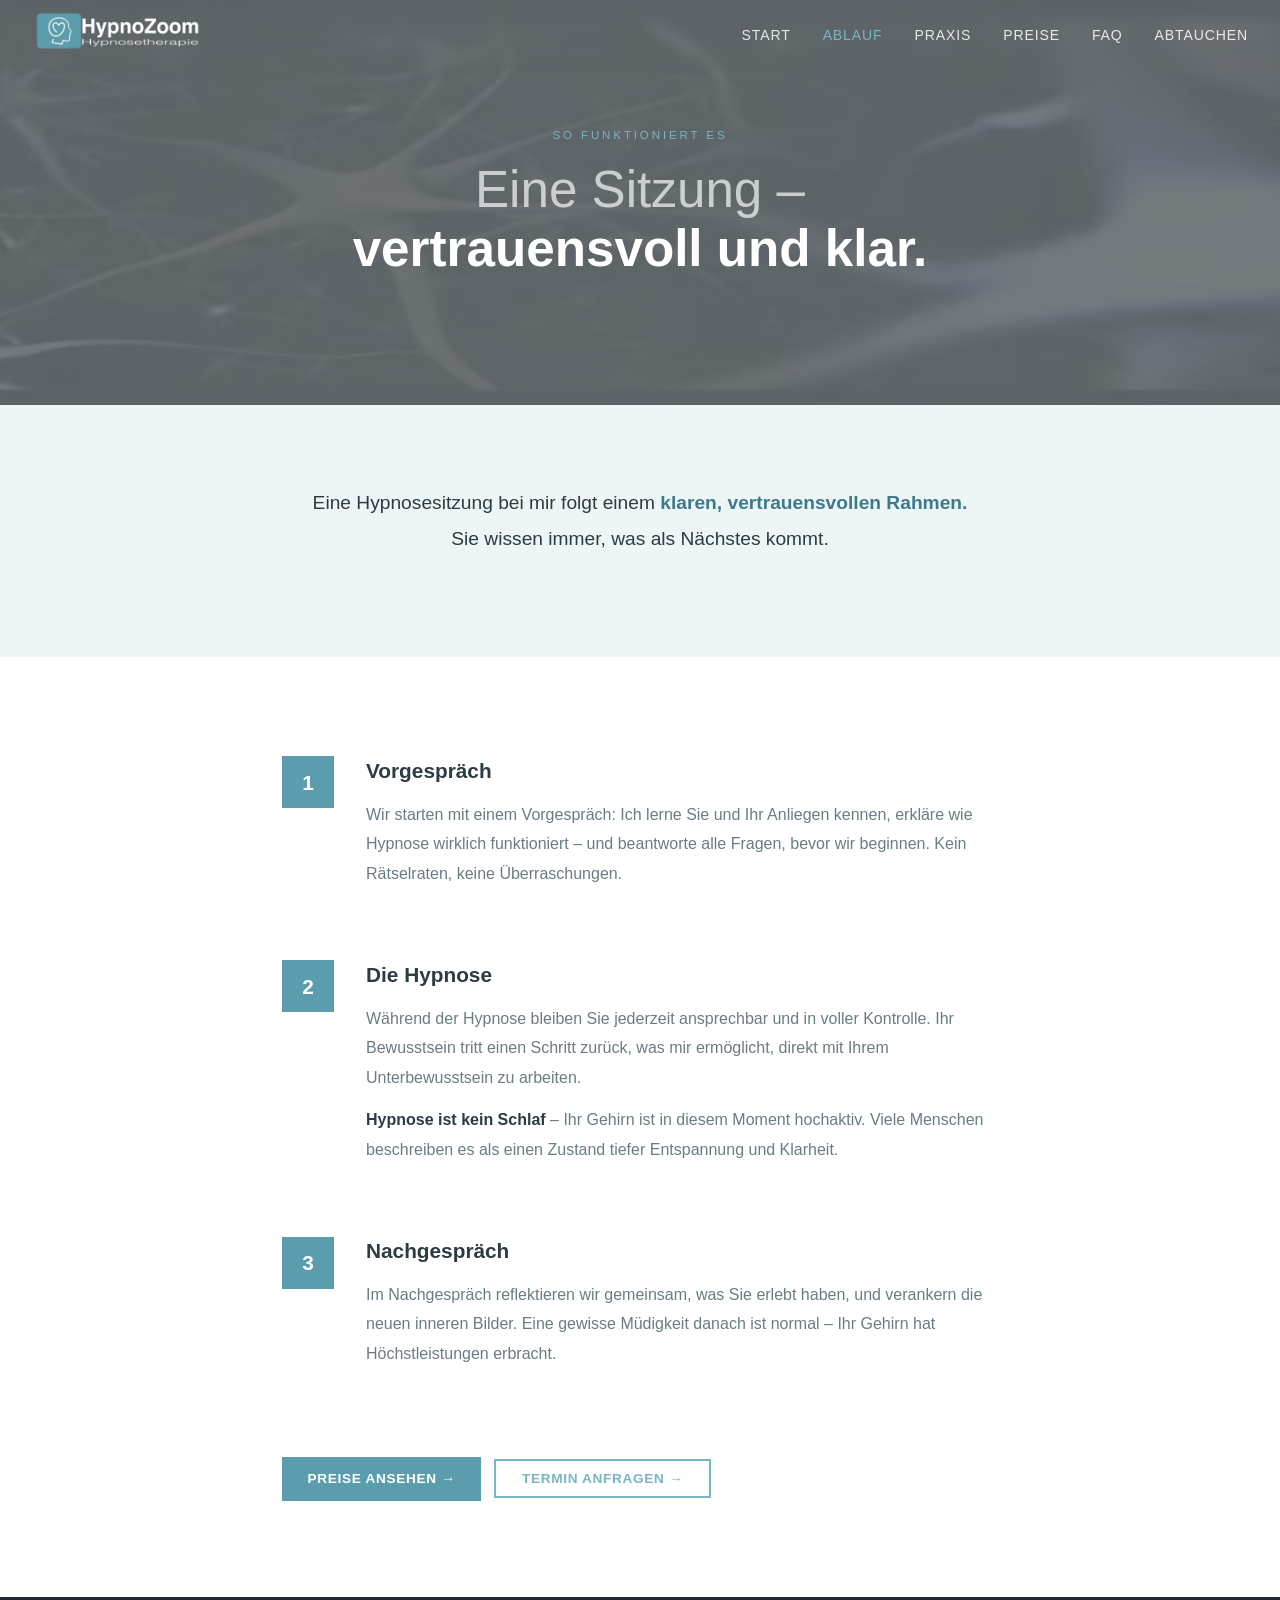
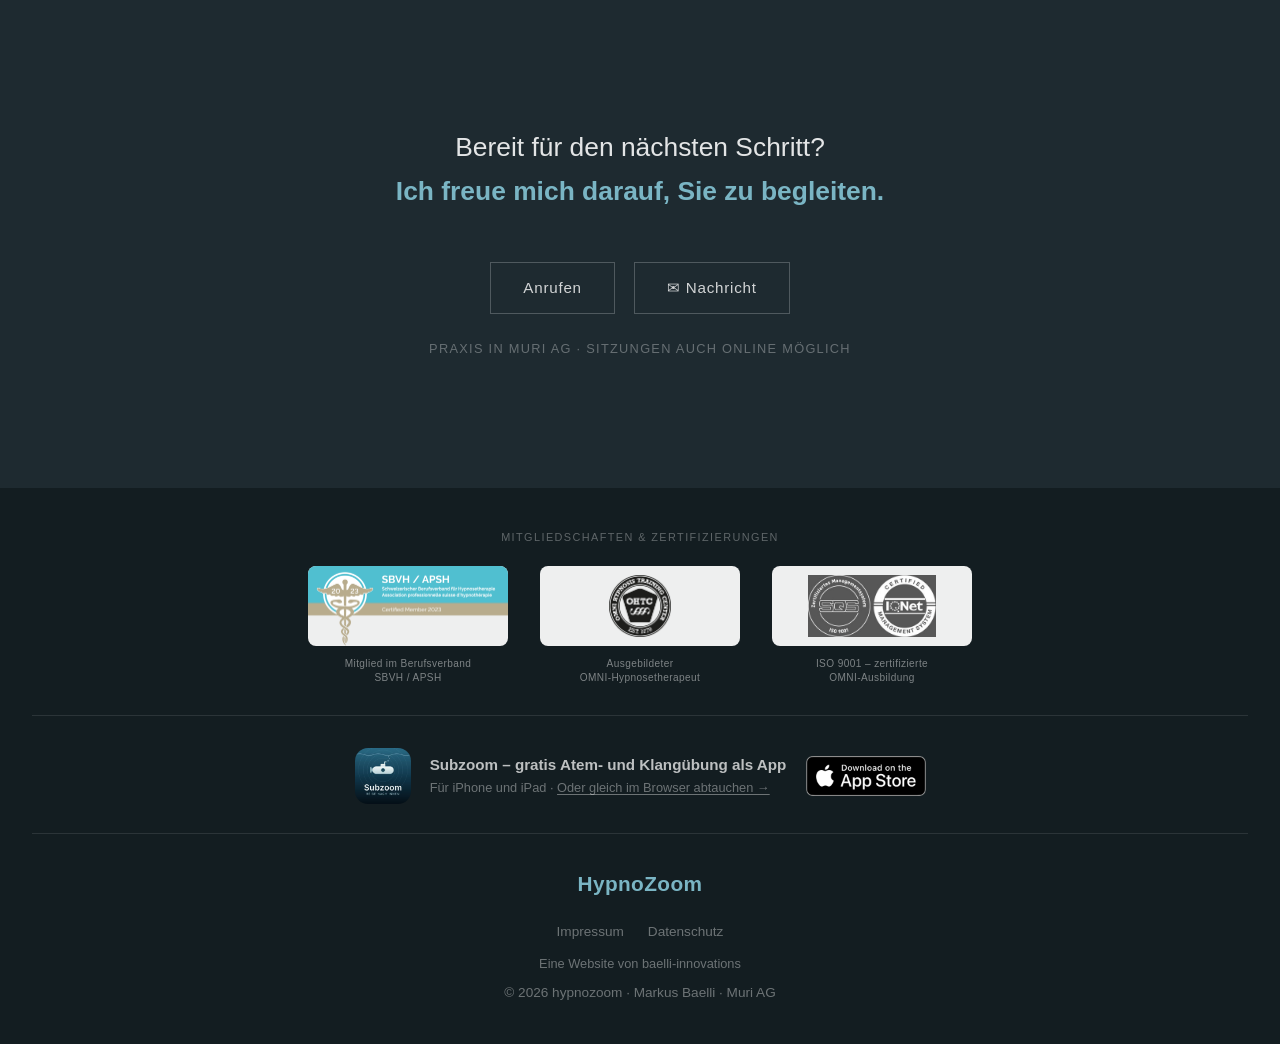
==== commit ac6bd359: "Abtauchen: Hinweis keine Hypnose, iPhone-Tipp" ====
--- a/ablauf.html
+++ b/ablauf.html
@@ -193,7 +193,7 @@
         <img class="footer-app-icon" src="images/app-subzoom.jpg" width="56" height="56" alt="Subzoom – App-Symbol" loading="lazy">
       </a>
       <div class="footer-app-text">
-        <p class="footer-app-title">Subzoom – die gratis App zum Abtauchen</p>
+        <p class="footer-app-title">Subzoom – gratis Atem- und Klangübung als App</p>
         <p class="footer-app-sub">Für iPhone und iPad · <a href="abtauchen.html">Oder gleich im Browser abtauchen →</a></p>
       </div>
       <a class="footer-app-badge" href="https://apps.apple.com/ch/app/subzoom-reise-nach-innen/id6827326550" target="_blank" rel="noopener noreferrer"><img src="images/badge-app-store.png" width="120" height="40" alt="Download on the App Store" loading="lazy"></a>
